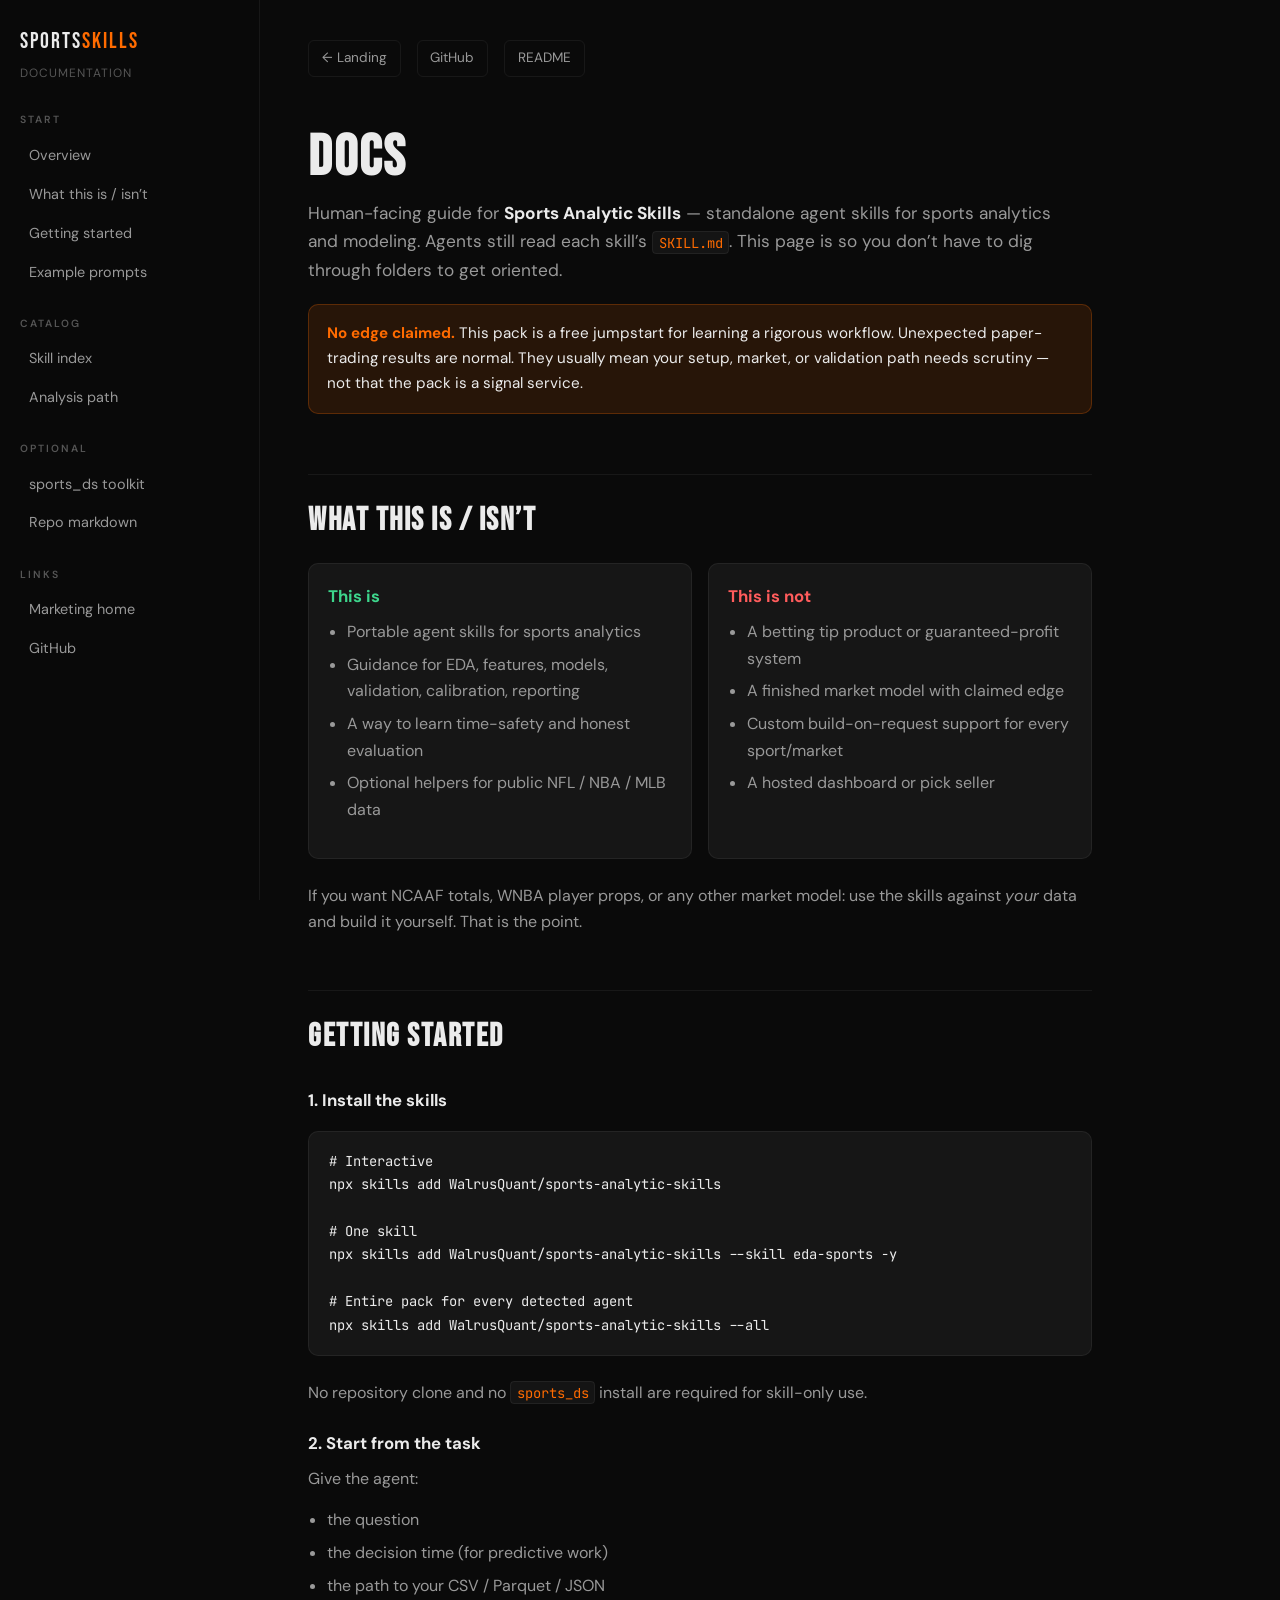
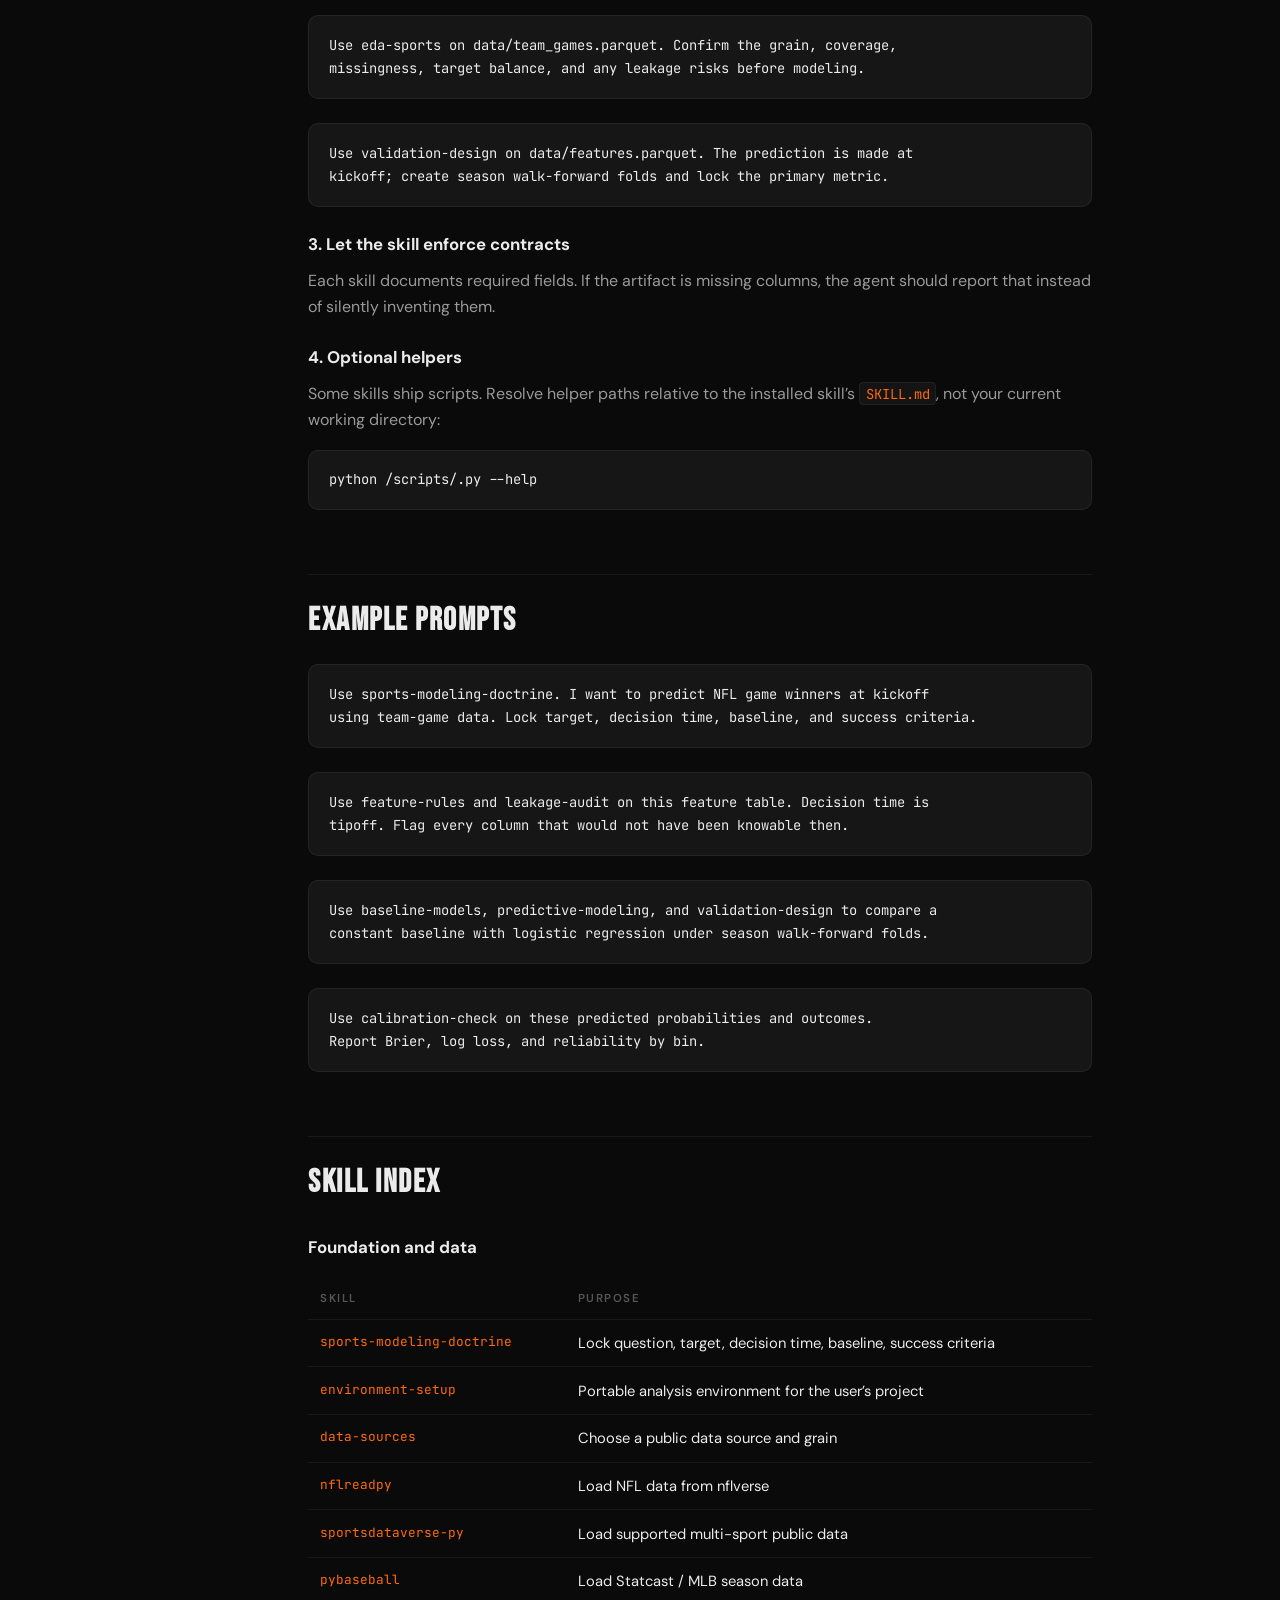
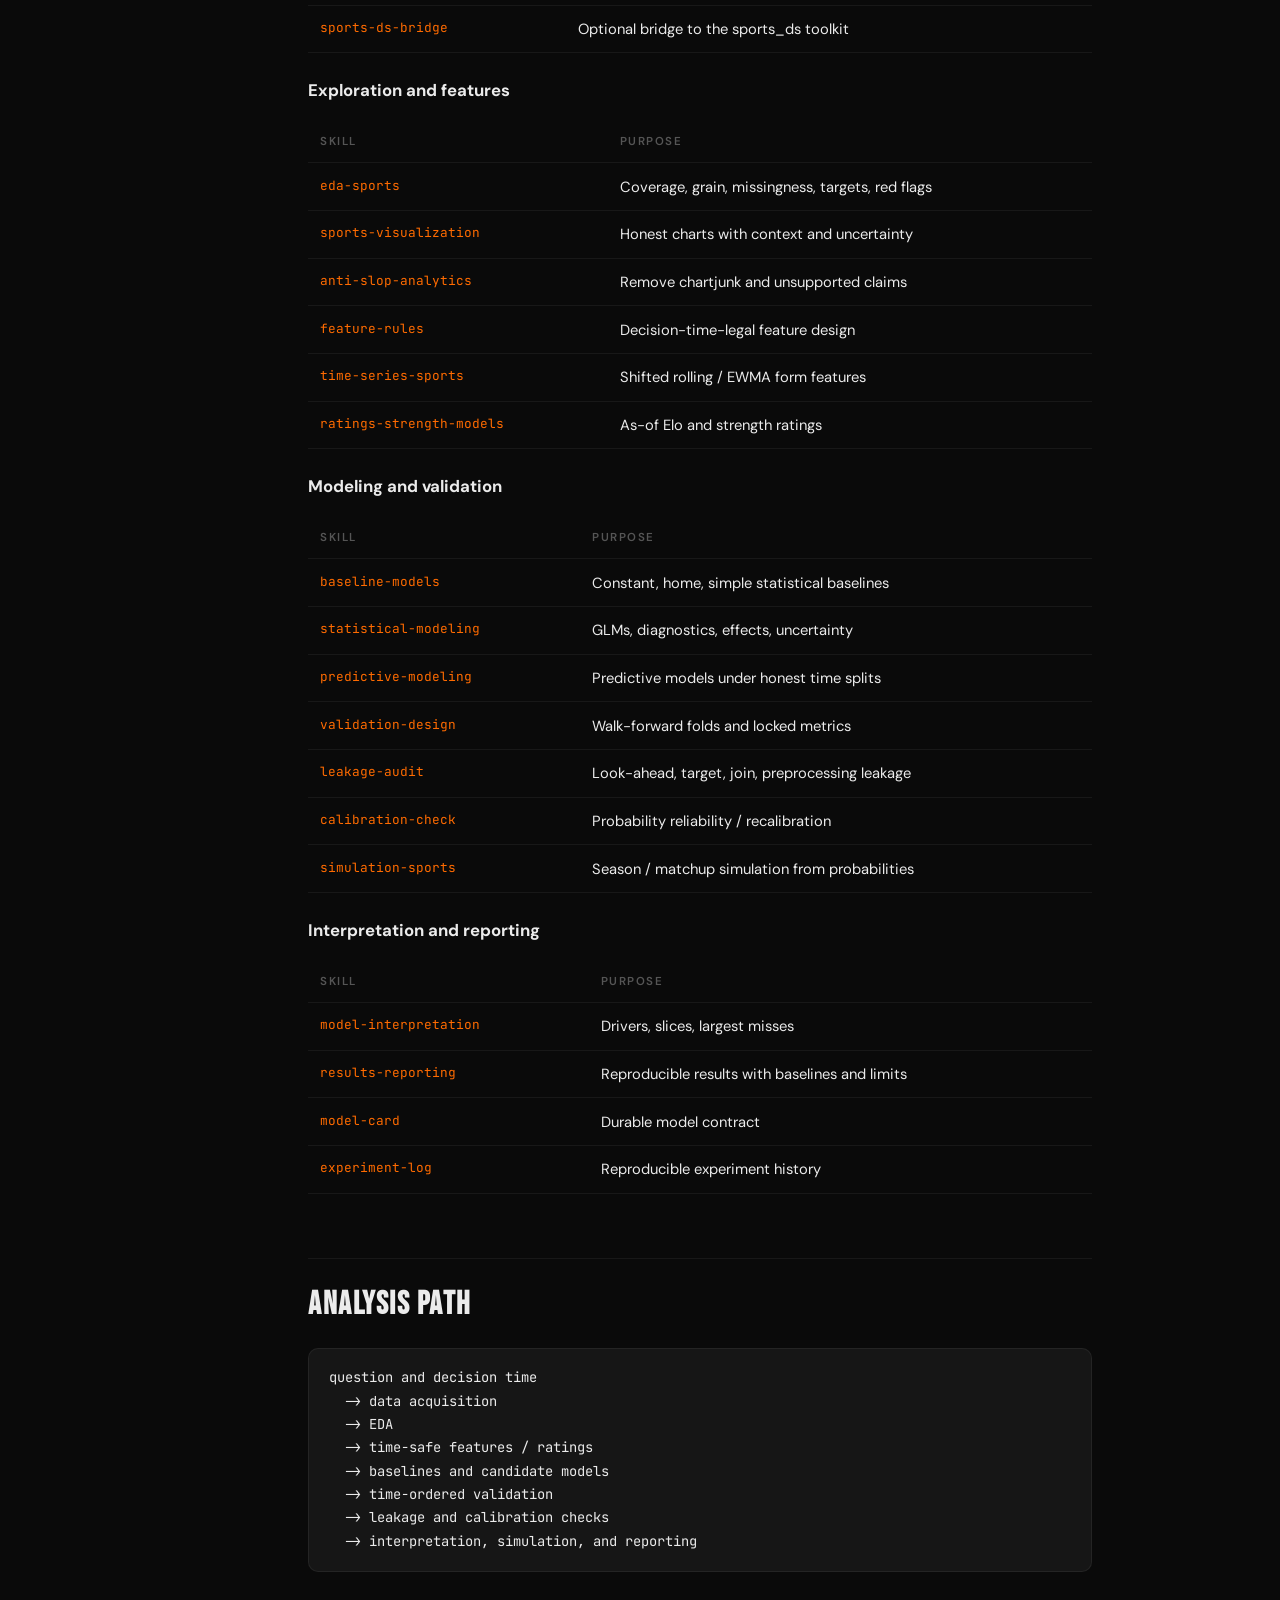
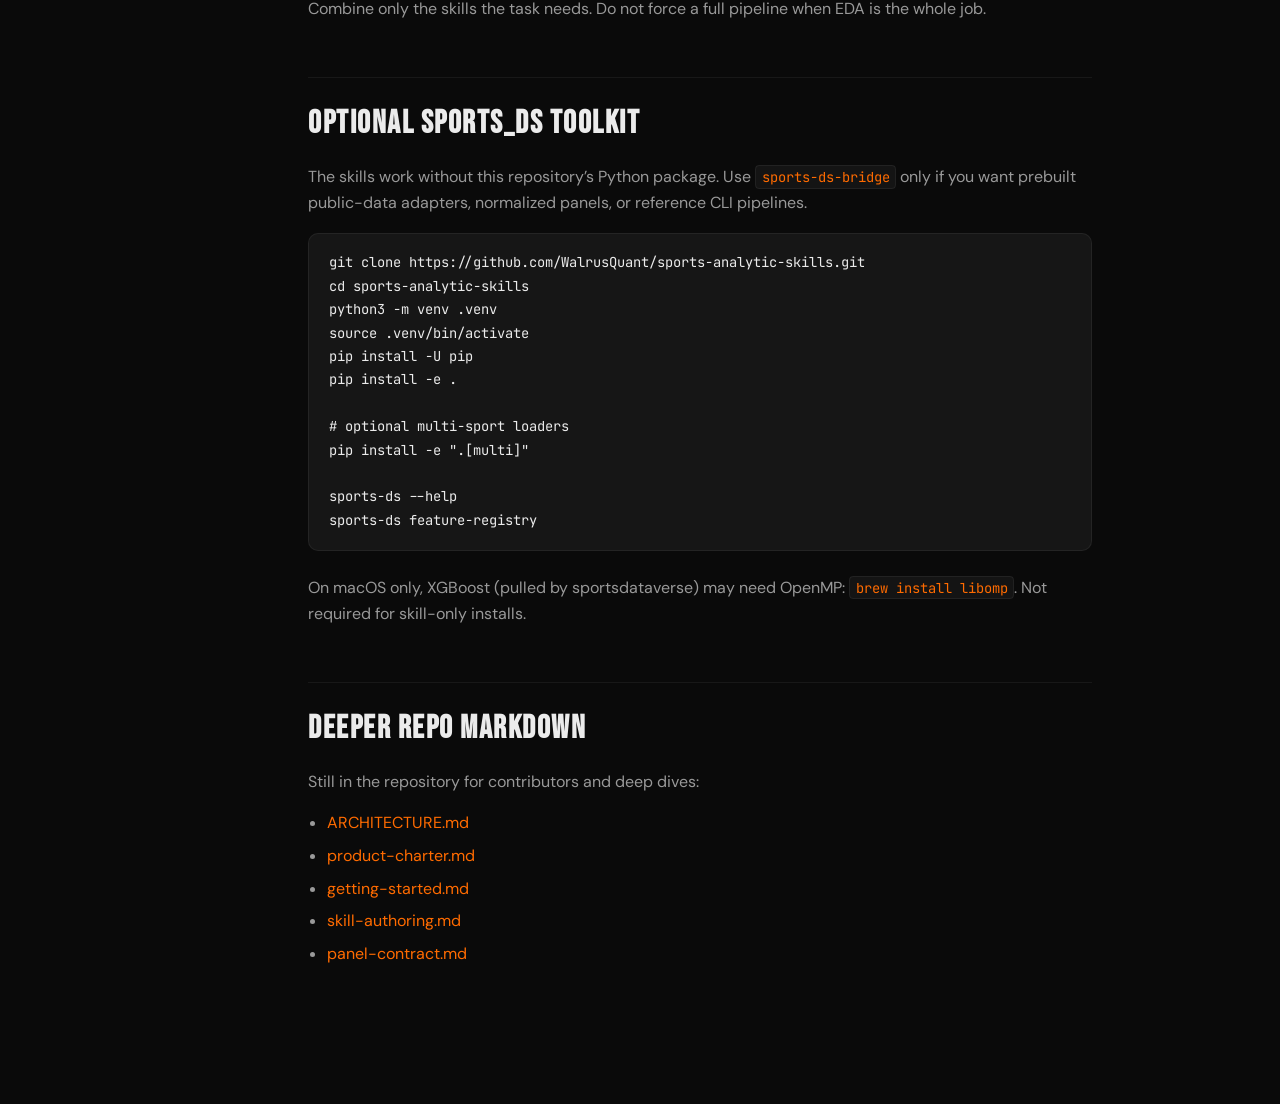
==== docs/docs.html @ 064cb2d3 "feat: add GitHub Pages marketing site and docs Landing page and human docs for the skill pack, match" ====
<!DOCTYPE html>
<html lang="en">
<head>
  <meta charset="UTF-8">
  <meta name="viewport" content="width=device-width, initial-scale=1.0">
  <title>Docs — Sports Analytic Skills</title>
  <meta name="description" content="Getting started, boundaries, skill catalog, and optional toolkit notes for Sports Analytic Skills.">
  <link rel="preconnect" href="https://fonts.googleapis.com">
  <link rel="preconnect" href="https://fonts.gstatic.com" crossorigin>
  <link href="https://fonts.googleapis.com/css2?family=Bebas+Neue&family=DM+Sans:ital,opsz,wght@0,9..40,400;0,9..40,500;0,9..40,600;0,9..40,700;1,9..40,400&family=JetBrains+Mono:wght@400;500&display=swap" rel="stylesheet">
  <style>
    *, *::before, *::after { margin: 0; padding: 0; box-sizing: border-box; }
    :root {
      --bg: #0a0a0a;
      --surface: #111;
      --card: #161616;
      --card-border: rgba(255,255,255,0.06);
      --accent: #FF6B00;
      --accent-dim: rgba(255,107,0,0.12);
      --text: #EBEBEB;
      --text-mid: #999;
      --text-dim: #555;
      --good: #3dd68c;
      --display: 'Bebas Neue', sans-serif;
      --body: 'DM Sans', sans-serif;
      --mono: 'JetBrains Mono', monospace;
    }
    html { scroll-behavior: smooth; }
    body {
      background: var(--bg);
      color: var(--text);
      font-family: var(--body);
      line-height: 1.65;
      -webkit-font-smoothing: antialiased;
    }
    a { color: var(--accent); text-decoration: none; }
    a:hover { color: #ff8533; }
    code, pre {
      font-family: var(--mono);
      font-size: 0.86rem;
    }
    code {
      background: rgba(255,255,255,0.04);
      border: 1px solid var(--card-border);
      padding: 0.1rem 0.35rem;
      border-radius: 4px;
      color: var(--accent);
    }
    pre {
      background: var(--card);
      border: 1px solid var(--card-border);
      border-radius: 10px;
      padding: 1.1rem 1.25rem;
      overflow-x: auto;
      color: var(--text);
      line-height: 1.7;
      margin: 1rem 0 1.5rem;
    }
    pre code {
      background: none;
      border: none;
      padding: 0;
      color: inherit;
    }

    .layout {
      display: grid;
      grid-template-columns: 260px 1fr;
      min-height: 100vh;
    }
    aside {
      position: sticky;
      top: 0;
      height: 100vh;
      overflow-y: auto;
      border-right: 1px solid var(--card-border);
      background: rgba(10,10,10,0.98);
      padding: 1.5rem 1.25rem 2rem;
    }
    .brand {
      font-family: var(--display);
      letter-spacing: 2px;
      font-size: 1.35rem;
      margin-bottom: 0.25rem;
    }
    .brand span { color: var(--accent); }
    .brand-sub {
      color: var(--text-dim);
      font-size: 0.75rem;
      letter-spacing: 1px;
      text-transform: uppercase;
      margin-bottom: 1.75rem;
    }
    .nav-group { margin-bottom: 1.5rem; }
    .nav-label {
      font-size: 0.65rem;
      text-transform: uppercase;
      letter-spacing: 2px;
      color: var(--text-dim);
      margin-bottom: 0.55rem;
      font-weight: 600;
    }
    aside a {
      display: block;
      color: var(--text-mid);
      font-size: 0.9rem;
      padding: 0.4rem 0.55rem;
      border-radius: 6px;
      margin-bottom: 0.15rem;
    }
    aside a:hover, aside a.active {
      color: var(--text);
      background: rgba(255,255,255,0.04);
    }

    main { padding: 2.5rem 3rem 5rem; max-width: 880px; }
    .top-links {
      display: flex;
      gap: 1rem;
      margin-bottom: 2rem;
      flex-wrap: wrap;
    }
    .top-links a {
      font-size: 0.85rem;
      color: var(--text-mid);
      border: 1px solid var(--card-border);
      padding: 0.4rem 0.8rem;
      border-radius: 6px;
    }
    .top-links a:hover {
      color: var(--text);
      border-color: rgba(255,255,255,0.18);
    }

    section { padding: 1.25rem 0 2.5rem; border-bottom: 1px solid var(--card-border); }
    section:last-of-type { border-bottom: none; }
    h1 {
      font-family: var(--display);
      font-size: clamp(2.6rem, 5vw, 3.6rem);
      letter-spacing: 2px;
      line-height: 1;
      margin-bottom: 0.75rem;
    }
    h2 {
      font-family: var(--display);
      font-size: 2rem;
      letter-spacing: 1.5px;
      margin: 0 0 0.85rem;
    }
    h3 {
      font-size: 1.05rem;
      margin: 1.5rem 0 0.55rem;
    }
    p, li { color: var(--text-mid); }
    p { margin-bottom: 0.9rem; }
    ul, ol { padding-left: 1.2rem; margin: 0.5rem 0 1rem; }
    li { margin-bottom: 0.4rem; }
    .lead { font-size: 1.08rem; color: var(--text-mid); max-width: 62ch; }

    .callout {
      border: 1px solid rgba(255,107,0,0.25);
      background: var(--accent-dim);
      border-radius: 10px;
      padding: 1rem 1.15rem;
      margin: 1.25rem 0;
      color: var(--text);
      font-size: 0.95rem;
    }
    .callout strong { color: var(--accent); }

    table {
      width: 100%;
      border-collapse: collapse;
      margin: 1rem 0 1.5rem;
      font-size: 0.92rem;
    }
    th, td {
      text-align: left;
      padding: 0.7rem 0.75rem;
      border-bottom: 1px solid var(--card-border);
      vertical-align: top;
    }
    th {
      color: var(--text-dim);
      font-size: 0.72rem;
      text-transform: uppercase;
      letter-spacing: 1.5px;
      font-weight: 600;
    }
    td:first-child {
      font-family: var(--mono);
      font-size: 0.8rem;
      color: var(--accent);
      white-space: nowrap;
    }

    .grid-2 {
      display: grid;
      grid-template-columns: 1fr 1fr;
      gap: 1rem;
      margin: 1rem 0 1.5rem;
    }
    .card {
      background: var(--card);
      border: 1px solid var(--card-border);
      border-radius: 10px;
      padding: 1.15rem 1.2rem;
    }
    .card h3 { margin-top: 0; }
    .yes { color: var(--good); }
    .no { color: #ff5c5c; }

    @media (max-width: 900px) {
      .layout { grid-template-columns: 1fr; }
      aside {
        position: relative;
        height: auto;
        border-right: none;
        border-bottom: 1px solid var(--card-border);
      }
      main { padding: 1.5rem 1.15rem 3rem; }
      .grid-2 { grid-template-columns: 1fr; }
      td:first-child { white-space: normal; }
    }
  </style>
</head>
<body>
  <div class="layout">
    <aside>
      <div class="brand">SPORTS<span>SKILLS</span></div>
      <div class="brand-sub">Documentation</div>

      <div class="nav-group">
        <div class="nav-label">Start</div>
        <a href="#overview">Overview</a>
        <a href="#boundary">What this is / isn’t</a>
        <a href="#getting-started">Getting started</a>
        <a href="#prompts">Example prompts</a>
      </div>
      <div class="nav-group">
        <div class="nav-label">Catalog</div>
        <a href="#skills">Skill index</a>
        <a href="#path">Analysis path</a>
      </div>
      <div class="nav-group">
        <div class="nav-label">Optional</div>
        <a href="#sports-ds">sports_ds toolkit</a>
        <a href="#repo-docs">Repo markdown</a>
      </div>
      <div class="nav-group">
        <div class="nav-label">Links</div>
        <a href="index.html">Marketing home</a>
        <a href="https://github.com/WalrusQuant/sports-analytic-skills" target="_blank" rel="noopener">GitHub</a>
      </div>
    </aside>

    <main>
      <div class="top-links">
        <a href="index.html">← Landing</a>
        <a href="https://github.com/WalrusQuant/sports-analytic-skills" target="_blank" rel="noopener">GitHub</a>
        <a href="https://github.com/WalrusQuant/sports-analytic-skills/blob/main/README.md" target="_blank" rel="noopener">README</a>
      </div>

      <section id="overview">
        <h1>Docs</h1>
        <p class="lead">
          Human-facing guide for <strong style="color:var(--text)">Sports Analytic Skills</strong> —
          standalone agent skills for sports analytics and modeling.
          Agents still read each skill’s <code>SKILL.md</code>. This page is so you don’t have to dig through folders to get oriented.
        </p>
        <div class="callout">
          <strong>No edge claimed.</strong>
          This pack is a free jumpstart for learning a rigorous workflow.
          Unexpected paper-trading results are normal. They usually mean your setup, market, or validation path needs scrutiny — not that the pack is a signal service.
        </div>
      </section>

      <section id="boundary">
        <h2>What this is / isn’t</h2>
        <div class="grid-2">
          <div class="card">
            <h3 class="yes">This is</h3>
            <ul>
              <li>Portable agent skills for sports analytics</li>
              <li>Guidance for EDA, features, models, validation, calibration, reporting</li>
              <li>A way to learn time-safety and honest evaluation</li>
              <li>Optional helpers for public NFL / NBA / MLB data</li>
            </ul>
          </div>
          <div class="card">
            <h3 class="no">This is not</h3>
            <ul>
              <li>A betting tip product or guaranteed-profit system</li>
              <li>A finished market model with claimed edge</li>
              <li>Custom build-on-request support for every sport/market</li>
              <li>A hosted dashboard or pick seller</li>
            </ul>
          </div>
        </div>
        <p>
          If you want NCAAF totals, WNBA player props, or any other market model:
          use the skills against <em>your</em> data and build it yourself.
          That is the point.
        </p>
      </section>

      <section id="getting-started">
        <h2>Getting started</h2>
        <h3>1. Install the skills</h3>
        <pre><code># Interactive
npx skills add WalrusQuant/sports-analytic-skills

# One skill
npx skills add WalrusQuant/sports-analytic-skills --skill eda-sports -y

# Entire pack for every detected agent
npx skills add WalrusQuant/sports-analytic-skills --all</code></pre>
        <p>No repository clone and no <code>sports_ds</code> install are required for skill-only use.</p>

        <h3>2. Start from the task</h3>
        <p>Give the agent:</p>
        <ul>
          <li>the question</li>
          <li>the decision time (for predictive work)</li>
          <li>the path to your CSV / Parquet / JSON</li>
        </ul>
        <pre><code>Use eda-sports on data/team_games.parquet. Confirm the grain, coverage,
missingness, target balance, and any leakage risks before modeling.</code></pre>
        <pre><code>Use validation-design on data/features.parquet. The prediction is made at
kickoff; create season walk-forward folds and lock the primary metric.</code></pre>

        <h3>3. Let the skill enforce contracts</h3>
        <p>
          Each skill documents required fields. If the artifact is missing columns,
          the agent should report that instead of silently inventing them.
        </p>

        <h3>4. Optional helpers</h3>
        <p>
          Some skills ship scripts. Resolve helper paths relative to the installed
          skill’s <code>SKILL.md</code>, not your current working directory:
        </p>
        <pre><code>python <path-to-installed-skill>/scripts/<helper>.py --help</code></pre>
      </section>

      <section id="prompts">
        <h2>Example prompts</h2>
        <pre><code>Use sports-modeling-doctrine. I want to predict NFL game winners at kickoff
using team-game data. Lock target, decision time, baseline, and success criteria.</code></pre>
        <pre><code>Use feature-rules and leakage-audit on this feature table. Decision time is
tipoff. Flag every column that would not have been knowable then.</code></pre>
        <pre><code>Use baseline-models, predictive-modeling, and validation-design to compare a
constant baseline with logistic regression under season walk-forward folds.</code></pre>
        <pre><code>Use calibration-check on these predicted probabilities and outcomes.
Report Brier, log loss, and reliability by bin.</code></pre>
      </section>

      <section id="skills">
        <h2>Skill index</h2>

        <h3>Foundation and data</h3>
        <table>
          <thead><tr><th>Skill</th><th>Purpose</th></tr></thead>
          <tbody>
            <tr><td>sports-modeling-doctrine</td><td>Lock question, target, decision time, baseline, success criteria</td></tr>
            <tr><td>environment-setup</td><td>Portable analysis environment for the user’s project</td></tr>
            <tr><td>data-sources</td><td>Choose a public data source and grain</td></tr>
            <tr><td>nflreadpy</td><td>Load NFL data from nflverse</td></tr>
            <tr><td>sportsdataverse-py</td><td>Load supported multi-sport public data</td></tr>
            <tr><td>pybaseball</td><td>Load Statcast / MLB season data</td></tr>
            <tr><td>sports-ds-bridge</td><td>Optional bridge to the sports_ds toolkit</td></tr>
          </tbody>
        </table>

        <h3>Exploration and features</h3>
        <table>
          <thead><tr><th>Skill</th><th>Purpose</th></tr></thead>
          <tbody>
            <tr><td>eda-sports</td><td>Coverage, grain, missingness, targets, red flags</td></tr>
            <tr><td>sports-visualization</td><td>Honest charts with context and uncertainty</td></tr>
            <tr><td>anti-slop-analytics</td><td>Remove chartjunk and unsupported claims</td></tr>
            <tr><td>feature-rules</td><td>Decision-time-legal feature design</td></tr>
            <tr><td>time-series-sports</td><td>Shifted rolling / EWMA form features</td></tr>
            <tr><td>ratings-strength-models</td><td>As-of Elo and strength ratings</td></tr>
          </tbody>
        </table>

        <h3>Modeling and validation</h3>
        <table>
          <thead><tr><th>Skill</th><th>Purpose</th></tr></thead>
          <tbody>
            <tr><td>baseline-models</td><td>Constant, home, simple statistical baselines</td></tr>
            <tr><td>statistical-modeling</td><td>GLMs, diagnostics, effects, uncertainty</td></tr>
            <tr><td>predictive-modeling</td><td>Predictive models under honest time splits</td></tr>
            <tr><td>validation-design</td><td>Walk-forward folds and locked metrics</td></tr>
            <tr><td>leakage-audit</td><td>Look-ahead, target, join, preprocessing leakage</td></tr>
            <tr><td>calibration-check</td><td>Probability reliability / recalibration</td></tr>
            <tr><td>simulation-sports</td><td>Season / matchup simulation from probabilities</td></tr>
          </tbody>
        </table>

        <h3>Interpretation and reporting</h3>
        <table>
          <thead><tr><th>Skill</th><th>Purpose</th></tr></thead>
          <tbody>
            <tr><td>model-interpretation</td><td>Drivers, slices, largest misses</td></tr>
            <tr><td>results-reporting</td><td>Reproducible results with baselines and limits</td></tr>
            <tr><td>model-card</td><td>Durable model contract</td></tr>
            <tr><td>experiment-log</td><td>Reproducible experiment history</td></tr>
          </tbody>
        </table>
      </section>

      <section id="path">
        <h2>Analysis path</h2>
        <pre><code>question and decision time
  -> data acquisition
  -> EDA
  -> time-safe features / ratings
  -> baselines and candidate models
  -> time-ordered validation
  -> leakage and calibration checks
  -> interpretation, simulation, and reporting</code></pre>
        <p>Combine only the skills the task needs. Do not force a full pipeline when EDA is the whole job.</p>
      </section>

      <section id="sports-ds">
        <h2>Optional sports_ds toolkit</h2>
        <p>
          The skills work without this repository’s Python package.
          Use <code>sports-ds-bridge</code> only if you want prebuilt public-data adapters,
          normalized panels, or reference CLI pipelines.
        </p>
        <pre><code>git clone https://github.com/WalrusQuant/sports-analytic-skills.git
cd sports-analytic-skills
python3 -m venv .venv
source .venv/bin/activate
pip install -U pip
pip install -e .

# optional multi-sport loaders
pip install -e ".[multi]"

sports-ds --help
sports-ds feature-registry</code></pre>
        <p>
          On macOS only, XGBoost (pulled by sportsdataverse) may need OpenMP:
          <code>brew install libomp</code>. Not required for skill-only installs.
        </p>
      </section>

      <section id="repo-docs">
        <h2>Deeper repo markdown</h2>
        <p>Still in the repository for contributors and deep dives:</p>
        <ul>
          <li><a href="https://github.com/WalrusQuant/sports-analytic-skills/blob/main/ARCHITECTURE.md" target="_blank" rel="noopener">ARCHITECTURE.md</a></li>
          <li><a href="https://github.com/WalrusQuant/sports-analytic-skills/blob/main/docs/product-charter.md" target="_blank" rel="noopener">product-charter.md</a></li>
          <li><a href="https://github.com/WalrusQuant/sports-analytic-skills/blob/main/docs/getting-started.md" target="_blank" rel="noopener">getting-started.md</a></li>
          <li><a href="https://github.com/WalrusQuant/sports-analytic-skills/blob/main/docs/skill-authoring.md" target="_blank" rel="noopener">skill-authoring.md</a></li>
          <li><a href="https://github.com/WalrusQuant/sports-analytic-skills/blob/main/docs/panel-contract.md" target="_blank" rel="noopener">panel-contract.md</a></li>
        </ul>
      </section>
    </main>
  </div>
</body>
</html>
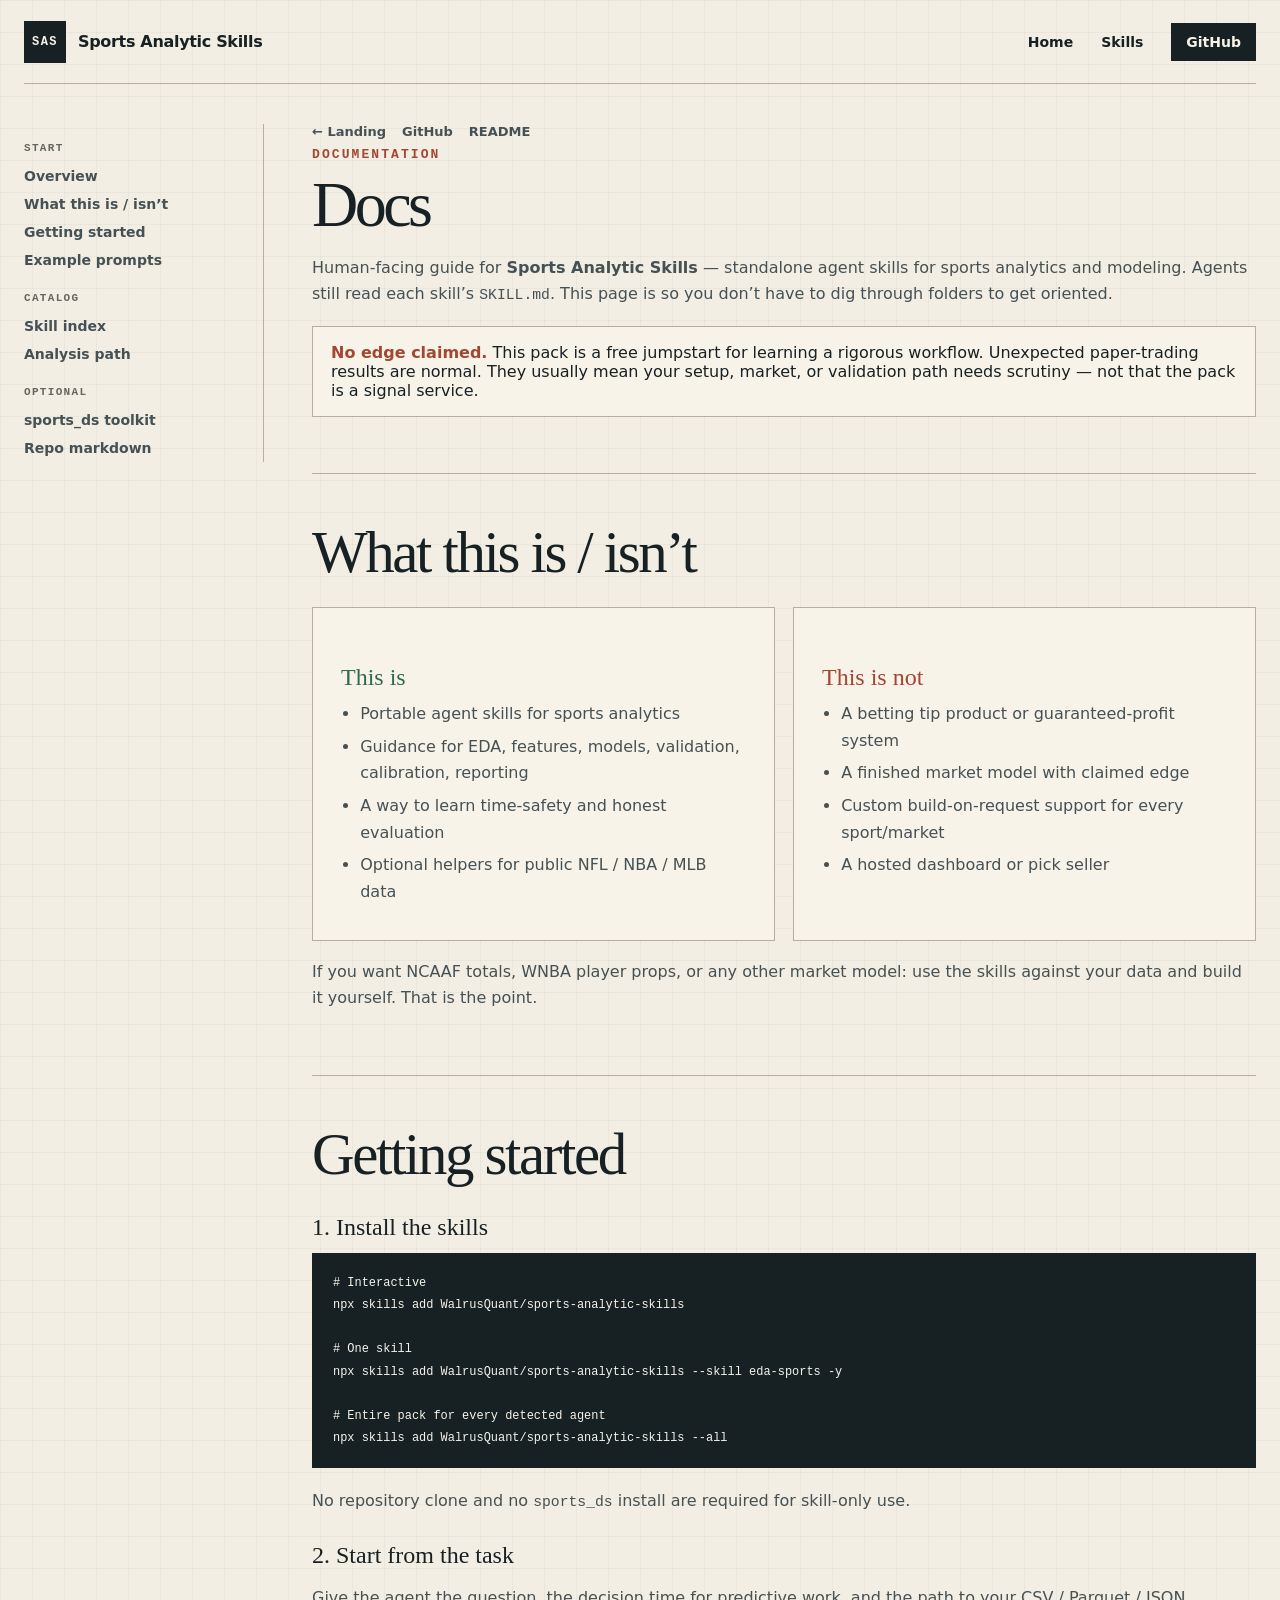
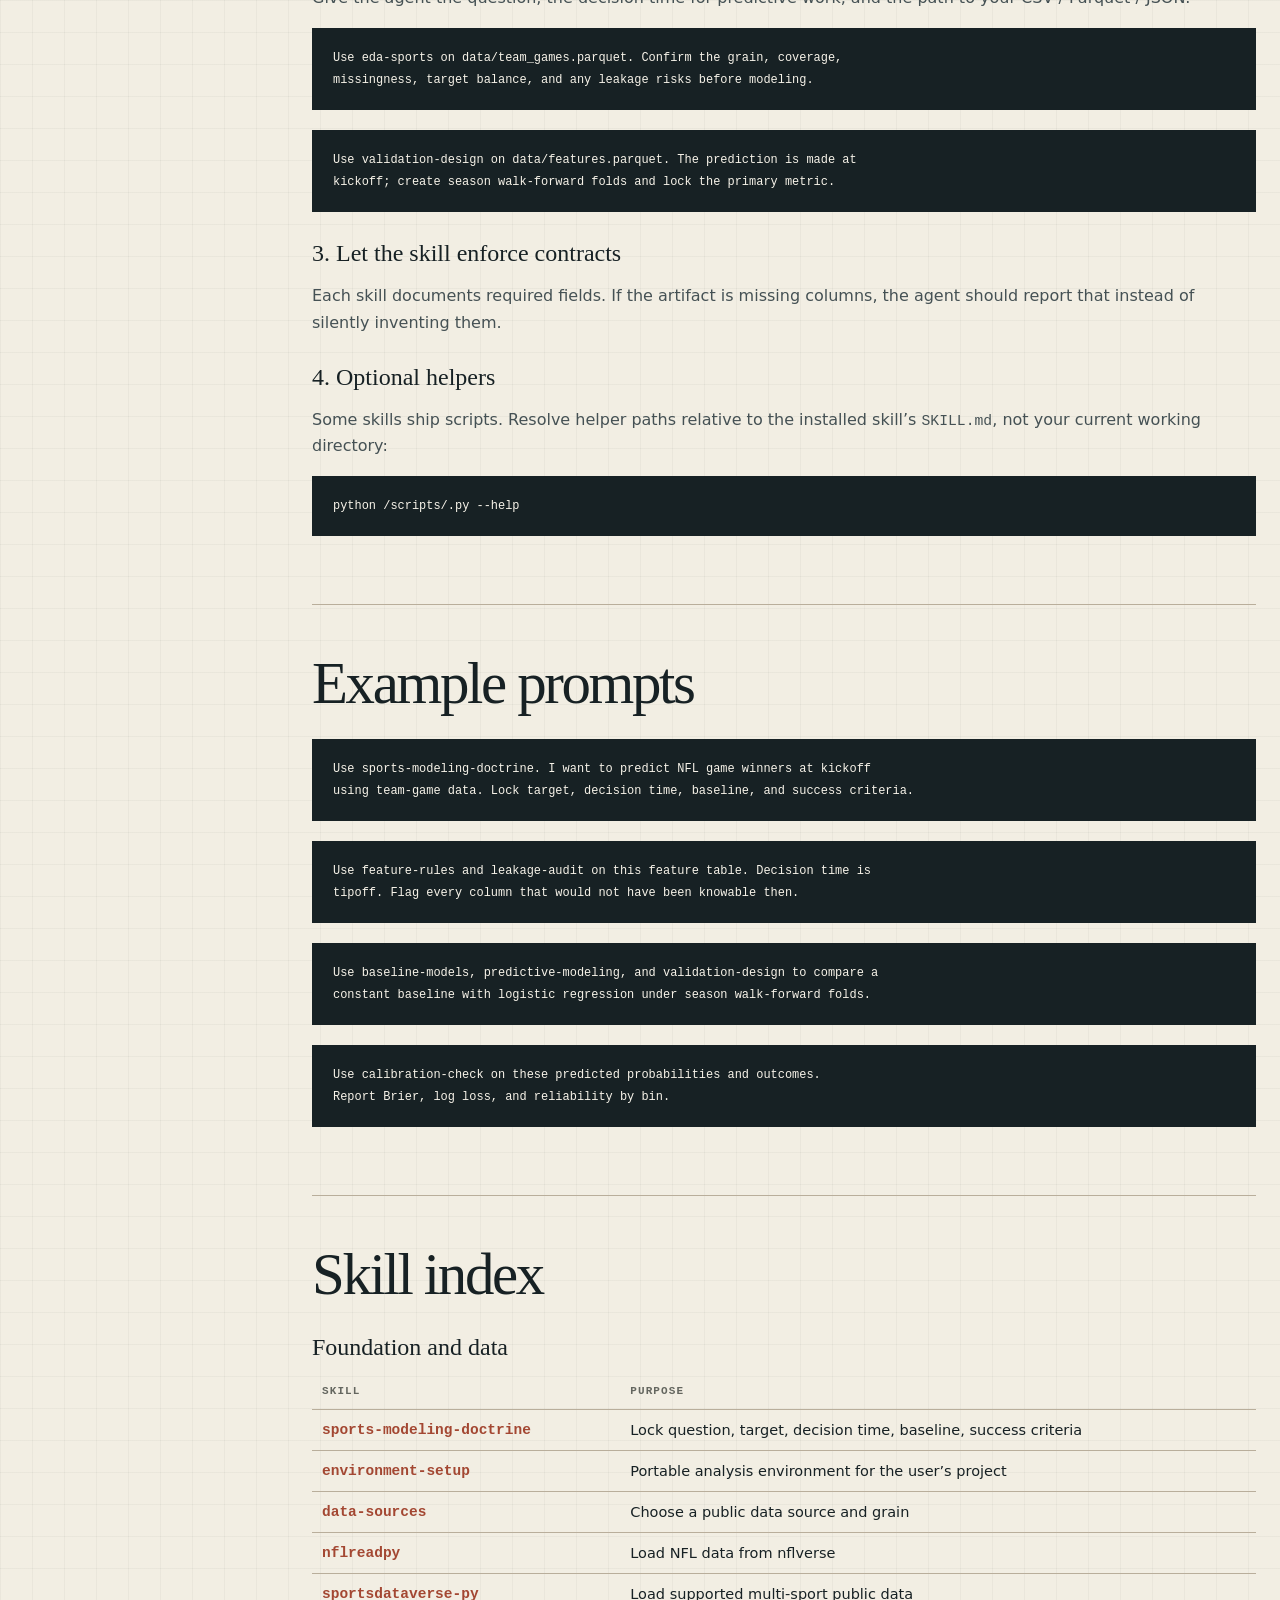
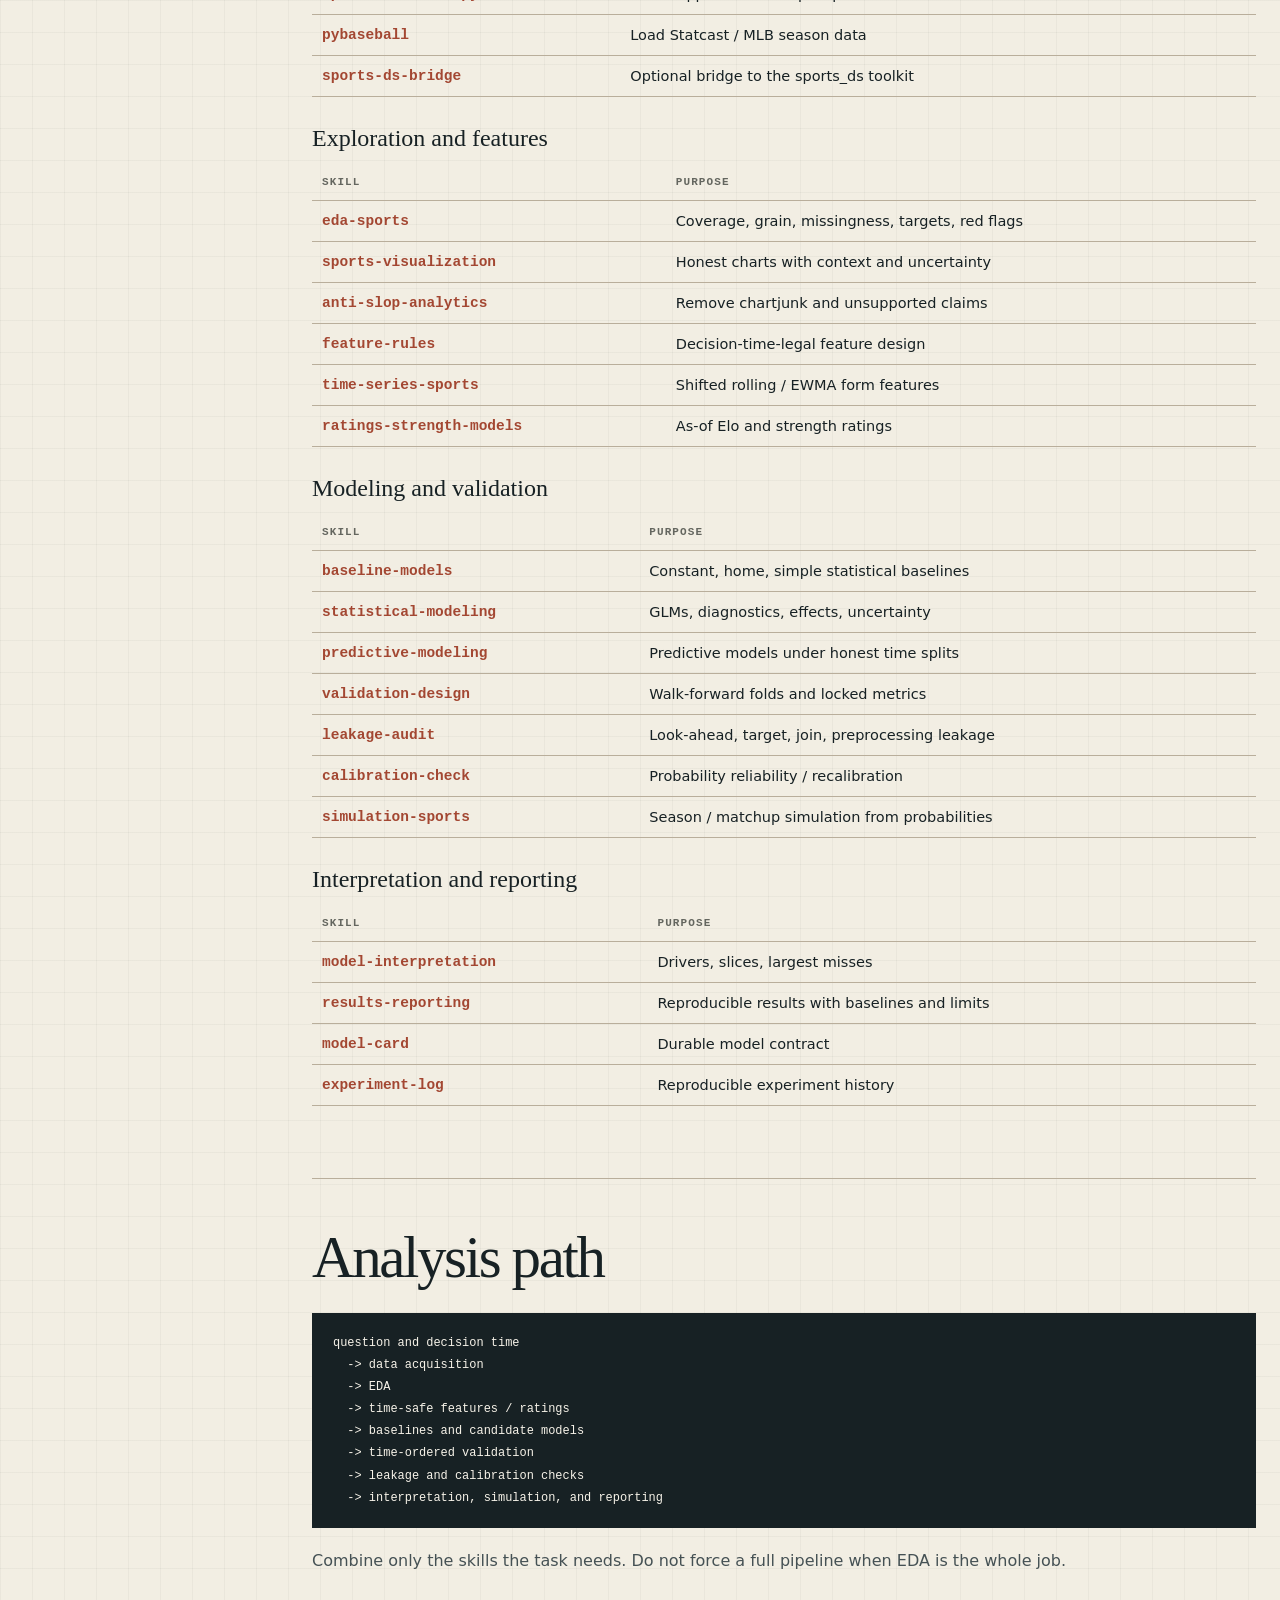
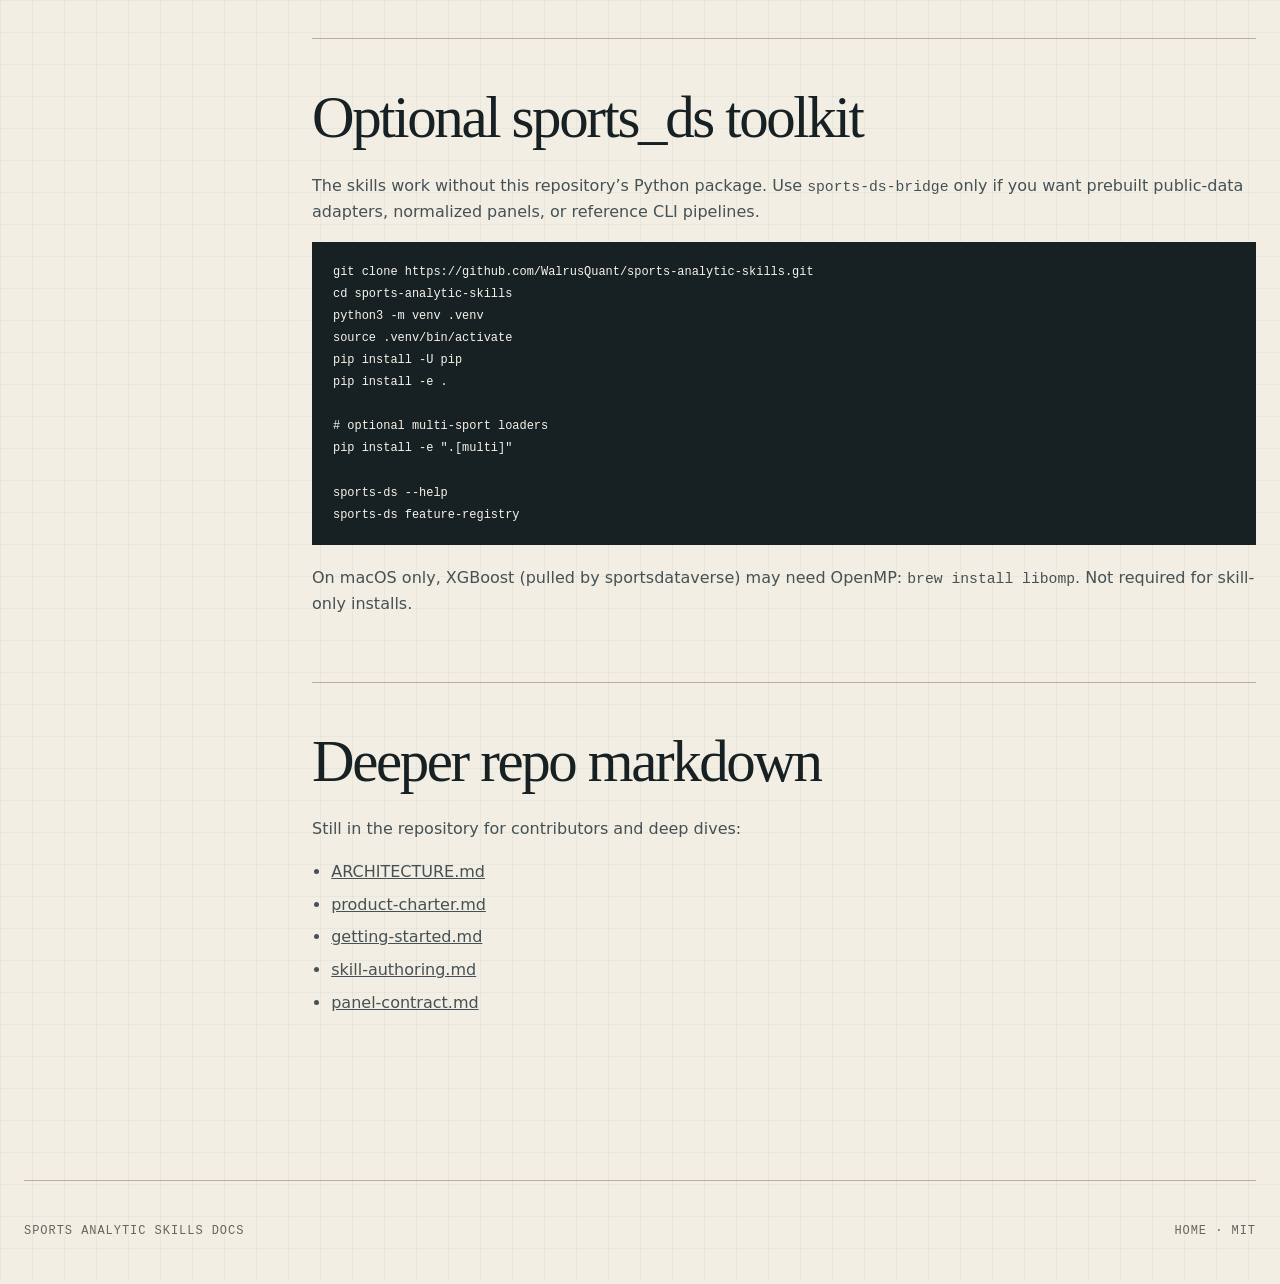
==== commit 63a8394b: "style: restyle Pages site to match research landing pattern Drop sports-leader orange/Bebas look. Us" ====
--- a/docs/docs.html
+++ b/docs/docs.html
@@ -1,313 +1,230 @@
-<!DOCTYPE html>
+<!doctype html>
 <html lang="en">
-<head>
-  <meta charset="UTF-8">
-  <meta name="viewport" content="width=device-width, initial-scale=1.0">
-  <title>Docs — Sports Analytic Skills</title>
-  <meta name="description" content="Getting started, boundaries, skill catalog, and optional toolkit notes for Sports Analytic Skills.">
-  <link rel="preconnect" href="https://fonts.googleapis.com">
-  <link rel="preconnect" href="https://fonts.gstatic.com" crossorigin>
-  <link href="https://fonts.googleapis.com/css2?family=Bebas+Neue&family=DM+Sans:ital,opsz,wght@0,9..40,400;0,9..40,500;0,9..40,600;0,9..40,700;1,9..40,400&family=JetBrains+Mono:wght@400;500&display=swap" rel="stylesheet">
-  <style>
-    *, *::before, *::after { margin: 0; padding: 0; box-sizing: border-box; }
-    :root {
-      --bg: #0a0a0a;
-      --surface: #111;
-      --card: #161616;
-      --card-border: rgba(255,255,255,0.06);
-      --accent: #FF6B00;
-      --accent-dim: rgba(255,107,0,0.12);
-      --text: #EBEBEB;
-      --text-mid: #999;
-      --text-dim: #555;
-      --good: #3dd68c;
-      --display: 'Bebas Neue', sans-serif;
-      --body: 'DM Sans', sans-serif;
-      --mono: 'JetBrains Mono', monospace;
-    }
-    html { scroll-behavior: smooth; }
-    body {
-      background: var(--bg);
-      color: var(--text);
-      font-family: var(--body);
-      line-height: 1.65;
-      -webkit-font-smoothing: antialiased;
-    }
-    a { color: var(--accent); text-decoration: none; }
-    a:hover { color: #ff8533; }
-    code, pre {
-      font-family: var(--mono);
-      font-size: 0.86rem;
-    }
-    code {
-      background: rgba(255,255,255,0.04);
-      border: 1px solid var(--card-border);
-      padding: 0.1rem 0.35rem;
-      border-radius: 4px;
-      color: var(--accent);
-    }
-    pre {
-      background: var(--card);
-      border: 1px solid var(--card-border);
-      border-radius: 10px;
-      padding: 1.1rem 1.25rem;
-      overflow-x: auto;
-      color: var(--text);
-      line-height: 1.7;
-      margin: 1rem 0 1.5rem;
-    }
-    pre code {
-      background: none;
-      border: none;
-      padding: 0;
-      color: inherit;
-    }
-
-    .layout {
-      display: grid;
-      grid-template-columns: 260px 1fr;
-      min-height: 100vh;
-    }
-    aside {
-      position: sticky;
-      top: 0;
-      height: 100vh;
-      overflow-y: auto;
-      border-right: 1px solid var(--card-border);
-      background: rgba(10,10,10,0.98);
-      padding: 1.5rem 1.25rem 2rem;
-    }
-    .brand {
-      font-family: var(--display);
-      letter-spacing: 2px;
-      font-size: 1.35rem;
-      margin-bottom: 0.25rem;
-    }
-    .brand span { color: var(--accent); }
-    .brand-sub {
-      color: var(--text-dim);
-      font-size: 0.75rem;
-      letter-spacing: 1px;
-      text-transform: uppercase;
-      margin-bottom: 1.75rem;
-    }
-    .nav-group { margin-bottom: 1.5rem; }
-    .nav-label {
-      font-size: 0.65rem;
-      text-transform: uppercase;
-      letter-spacing: 2px;
-      color: var(--text-dim);
-      margin-bottom: 0.55rem;
-      font-weight: 600;
-    }
-    aside a {
-      display: block;
-      color: var(--text-mid);
-      font-size: 0.9rem;
-      padding: 0.4rem 0.55rem;
-      border-radius: 6px;
-      margin-bottom: 0.15rem;
-    }
-    aside a:hover, aside a.active {
-      color: var(--text);
-      background: rgba(255,255,255,0.04);
-    }
-
-    main { padding: 2.5rem 3rem 5rem; max-width: 880px; }
-    .top-links {
-      display: flex;
-      gap: 1rem;
-      margin-bottom: 2rem;
-      flex-wrap: wrap;
-    }
-    .top-links a {
-      font-size: 0.85rem;
-      color: var(--text-mid);
-      border: 1px solid var(--card-border);
-      padding: 0.4rem 0.8rem;
-      border-radius: 6px;
-    }
-    .top-links a:hover {
-      color: var(--text);
-      border-color: rgba(255,255,255,0.18);
-    }
-
-    section { padding: 1.25rem 0 2.5rem; border-bottom: 1px solid var(--card-border); }
-    section:last-of-type { border-bottom: none; }
-    h1 {
-      font-family: var(--display);
-      font-size: clamp(2.6rem, 5vw, 3.6rem);
-      letter-spacing: 2px;
-      line-height: 1;
-      margin-bottom: 0.75rem;
-    }
-    h2 {
-      font-family: var(--display);
-      font-size: 2rem;
-      letter-spacing: 1.5px;
-      margin: 0 0 0.85rem;
-    }
-    h3 {
-      font-size: 1.05rem;
-      margin: 1.5rem 0 0.55rem;
-    }
-    p, li { color: var(--text-mid); }
-    p { margin-bottom: 0.9rem; }
-    ul, ol { padding-left: 1.2rem; margin: 0.5rem 0 1rem; }
-    li { margin-bottom: 0.4rem; }
-    .lead { font-size: 1.08rem; color: var(--text-mid); max-width: 62ch; }
-
-    .callout {
-      border: 1px solid rgba(255,107,0,0.25);
-      background: var(--accent-dim);
-      border-radius: 10px;
-      padding: 1rem 1.15rem;
-      margin: 1.25rem 0;
-      color: var(--text);
-      font-size: 0.95rem;
-    }
-    .callout strong { color: var(--accent); }
-
-    table {
-      width: 100%;
-      border-collapse: collapse;
-      margin: 1rem 0 1.5rem;
-      font-size: 0.92rem;
-    }
-    th, td {
-      text-align: left;
-      padding: 0.7rem 0.75rem;
-      border-bottom: 1px solid var(--card-border);
-      vertical-align: top;
-    }
-    th {
-      color: var(--text-dim);
-      font-size: 0.72rem;
-      text-transform: uppercase;
-      letter-spacing: 1.5px;
-      font-weight: 600;
-    }
-    td:first-child {
-      font-family: var(--mono);
-      font-size: 0.8rem;
-      color: var(--accent);
-      white-space: nowrap;
-    }
-
-    .grid-2 {
-      display: grid;
-      grid-template-columns: 1fr 1fr;
-      gap: 1rem;
-      margin: 1rem 0 1.5rem;
-    }
-    .card {
-      background: var(--card);
-      border: 1px solid var(--card-border);
-      border-radius: 10px;
-      padding: 1.15rem 1.2rem;
-    }
-    .card h3 { margin-top: 0; }
-    .yes { color: var(--good); }
-    .no { color: #ff5c5c; }
-
-    @media (max-width: 900px) {
-      .layout { grid-template-columns: 1fr; }
-      aside {
-        position: relative;
-        height: auto;
-        border-right: none;
-        border-bottom: 1px solid var(--card-border);
-      }
-      main { padding: 1.5rem 1.15rem 3rem; }
-      .grid-2 { grid-template-columns: 1fr; }
-      td:first-child { white-space: normal; }
-    }
-  </style>
-</head>
-<body>
-  <div class="layout">
-    <aside>
-      <div class="brand">SPORTS<span>SKILLS</span></div>
-      <div class="brand-sub">Documentation</div>
-
-      <div class="nav-group">
+  <head>
+    <meta charset="UTF-8" />
+    <meta name="viewport" content="width=device-width, initial-scale=1.0" />
+    <meta name="theme-color" content="#f2eee3" />
+    <title>Docs — Sports Analytic Skills</title>
+    <meta name="description" content="Getting started, boundaries, skill catalog, and optional toolkit notes for Sports Analytic Skills." />
+    <link rel="stylesheet" href="styles.css" />
+    <style>
+      .docs-layout {
+        width: min(1420px, calc(100% - 48px));
+        margin: 0 auto;
+        display: grid;
+        grid-template-columns: 240px 1fr;
+        gap: 48px;
+        padding: 40px 0 100px;
+      }
+      .docs-nav {
+        position: sticky;
+        top: 24px;
+        align-self: start;
+        border-right: 1px solid #b9ae9b;
+        padding-right: 20px;
+      }
+      .docs-nav .nav-label {
+        font-family: ui-monospace, SFMono-Regular, Menlo, monospace;
+        font-size: 11px;
+        font-weight: 800;
+        letter-spacing: .12em;
+        text-transform: uppercase;
+        color: #64665f;
+        margin: 18px 0 8px;
+      }
+      .docs-nav a {
+        display: block;
+        text-decoration: none;
+        font-size: 14px;
+        font-weight: 600;
+        color: #455154;
+        padding: 6px 0;
+      }
+      .docs-nav a:hover { color: #a34732; }
+      .docs-main { min-width: 0; }
+      .docs-main section {
+        width: auto;
+        margin: 0;
+        padding: 0 0 48px;
+        border-bottom: 1px solid #b9ae9b;
+        margin-bottom: 48px;
+      }
+      .docs-main section:last-child { border-bottom: 0; margin-bottom: 0; }
+      .docs-main h1 {
+        text-align: left;
+        margin: 12px 0 18px;
+        font-size: clamp(40px, 5vw, 64px);
+      }
+      .docs-main h2 {
+        margin-top: 0;
+      }
+      .docs-main h3 {
+        margin: 28px 0 10px;
+        font-family: Georgia, "Times New Roman", serif;
+        font-size: 24px;
+        font-weight: 500;
+      }
+      .docs-main p, .docs-main li {
+        color: #455154;
+        line-height: 1.65;
+      }
+      .docs-main ul { padding-left: 1.2rem; }
+      .docs-main li { margin-bottom: 0.4rem; }
+      .callout {
+        border: 1px solid #b9ae9b;
+        background: #f7f3e9;
+        padding: 16px 18px;
+        margin: 18px 0 8px;
+      }
+      .callout strong { color: #a34732; }
+      table {
+        width: 100%;
+        border-collapse: collapse;
+        margin: 12px 0 24px;
+        font-size: 14.5px;
+      }
+      th, td {
+        text-align: left;
+        padding: 12px 10px;
+        border-bottom: 1px solid #b9ae9b;
+        vertical-align: top;
+      }
+      th {
+        font-family: ui-monospace, SFMono-Regular, Menlo, monospace;
+        font-size: 11px;
+        letter-spacing: .1em;
+        text-transform: uppercase;
+        color: #64665f;
+      }
+      td:first-child {
+        font-family: ui-monospace, SFMono-Regular, Menlo, monospace;
+        color: #a34732;
+        font-weight: 700;
+        white-space: nowrap;
+      }
+      .code-block {
+        margin: 12px 0 20px;
+        padding: 18px 20px;
+        background: #172124;
+        color: #f7f3e9;
+        border: 1px solid #172124;
+        overflow-x: auto;
+        font-family: ui-monospace, SFMono-Regular, Menlo, monospace;
+        font-size: 13px;
+        line-height: 1.7;
+      }
+      .top-links {
+        display: flex;
+        gap: 16px;
+        flex-wrap: wrap;
+        margin-bottom: 8px;
+      }
+      .top-links a {
+        font-size: 13px;
+        font-weight: 700;
+        text-decoration: none;
+        color: #455154;
+      }
+      .top-links a:hover { color: #a34732; }
+      @media (max-width: 900px) {
+        .docs-layout {
+          grid-template-columns: 1fr;
+          width: min(100% - 28px, 1420px);
+          gap: 24px;
+        }
+        .docs-nav {
+          position: relative;
+          top: 0;
+          border-right: 0;
+          border-bottom: 1px solid #b9ae9b;
+          padding: 0 0 16px;
+        }
+        td:first-child { white-space: normal; }
+      }
+    </style>
+  </head>
+  <body>
+    <header class="site-header">
+      <a class="brand" href="index.html" aria-label="Sports Analytic Skills home">
+        <span class="brand-mark">SAS</span>
+        <span>Sports Analytic Skills</span>
+      </a>
+      <nav aria-label="Primary navigation">
+        <a href="index.html">Home</a>
+        <a href="#skills">Skills</a>
+        <a class="button button-small" href="https://github.com/WalrusQuant/sports-analytic-skills">GitHub</a>
+      </nav>
+    </header>
+
+    <div class="docs-layout">
+      <aside class="docs-nav">
         <div class="nav-label">Start</div>
         <a href="#overview">Overview</a>
         <a href="#boundary">What this is / isn’t</a>
         <a href="#getting-started">Getting started</a>
         <a href="#prompts">Example prompts</a>
-      </div>
-      <div class="nav-group">
         <div class="nav-label">Catalog</div>
         <a href="#skills">Skill index</a>
         <a href="#path">Analysis path</a>
-      </div>
-      <div class="nav-group">
         <div class="nav-label">Optional</div>
         <a href="#sports-ds">sports_ds toolkit</a>
         <a href="#repo-docs">Repo markdown</a>
-      </div>
-      <div class="nav-group">
-        <div class="nav-label">Links</div>
-        <a href="index.html">Marketing home</a>
-        <a href="https://github.com/WalrusQuant/sports-analytic-skills" target="_blank" rel="noopener">GitHub</a>
-      </div>
-    </aside>
-
-    <main>
-      <div class="top-links">
-        <a href="index.html">← Landing</a>
-        <a href="https://github.com/WalrusQuant/sports-analytic-skills" target="_blank" rel="noopener">GitHub</a>
-        <a href="https://github.com/WalrusQuant/sports-analytic-skills/blob/main/README.md" target="_blank" rel="noopener">README</a>
-      </div>
-
-      <section id="overview">
-        <h1>Docs</h1>
-        <p class="lead">
-          Human-facing guide for <strong style="color:var(--text)">Sports Analytic Skills</strong> —
-          standalone agent skills for sports analytics and modeling.
-          Agents still read each skill’s <code>SKILL.md</code>. This page is so you don’t have to dig through folders to get oriented.
-        </p>
-        <div class="callout">
-          <strong>No edge claimed.</strong>
-          This pack is a free jumpstart for learning a rigorous workflow.
-          Unexpected paper-trading results are normal. They usually mean your setup, market, or validation path needs scrutiny — not that the pack is a signal service.
+      </aside>
+
+      <main class="docs-main">
+        <div class="top-links">
+          <a href="index.html">← Landing</a>
+          <a href="https://github.com/WalrusQuant/sports-analytic-skills">GitHub</a>
+          <a href="https://github.com/WalrusQuant/sports-analytic-skills/blob/main/README.md">README</a>
         </div>
-      </section>
-
-      <section id="boundary">
-        <h2>What this is / isn’t</h2>
-        <div class="grid-2">
-          <div class="card">
-            <h3 class="yes">This is</h3>
-            <ul>
-              <li>Portable agent skills for sports analytics</li>
-              <li>Guidance for EDA, features, models, validation, calibration, reporting</li>
-              <li>A way to learn time-safety and honest evaluation</li>
-              <li>Optional helpers for public NFL / NBA / MLB data</li>
-            </ul>
+
+        <section id="overview">
+          <div class="eyebrow">DOCUMENTATION</div>
+          <h1>Docs</h1>
+          <p>
+            Human-facing guide for <strong>Sports Analytic Skills</strong> —
+            standalone agent skills for sports analytics and modeling.
+            Agents still read each skill’s <code>SKILL.md</code>. This page is so you don’t have to dig through folders to get oriented.
+          </p>
+          <div class="callout">
+            <strong>No edge claimed.</strong>
+            This pack is a free jumpstart for learning a rigorous workflow.
+            Unexpected paper-trading results are normal. They usually mean your setup, market, or validation path needs scrutiny — not that the pack is a signal service.
           </div>
-          <div class="card">
-            <h3 class="no">This is not</h3>
-            <ul>
-              <li>A betting tip product or guaranteed-profit system</li>
-              <li>A finished market model with claimed edge</li>
-              <li>Custom build-on-request support for every sport/market</li>
-              <li>A hosted dashboard or pick seller</li>
-            </ul>
+        </section>
+
+        <section id="boundary">
+          <h2>What this is / isn’t</h2>
+          <div class="boundary-grid">
+            <article class="yes">
+              <h3>This is</h3>
+              <ul>
+                <li>Portable agent skills for sports analytics</li>
+                <li>Guidance for EDA, features, models, validation, calibration, reporting</li>
+                <li>A way to learn time-safety and honest evaluation</li>
+                <li>Optional helpers for public NFL / NBA / MLB data</li>
+              </ul>
+            </article>
+            <article class="no">
+              <h3>This is not</h3>
+              <ul>
+                <li>A betting tip product or guaranteed-profit system</li>
+                <li>A finished market model with claimed edge</li>
+                <li>Custom build-on-request support for every sport/market</li>
+                <li>A hosted dashboard or pick seller</li>
+              </ul>
+            </article>
           </div>
-        </div>
-        <p>
-          If you want NCAAF totals, WNBA player props, or any other market model:
-          use the skills against <em>your</em> data and build it yourself.
-          That is the point.
-        </p>
-      </section>
-
-      <section id="getting-started">
-        <h2>Getting started</h2>
-        <h3>1. Install the skills</h3>
-        <pre><code># Interactive
+          <p style="margin-top:18px">
+            If you want NCAAF totals, WNBA player props, or any other market model:
+            use the skills against <em>your</em> data and build it yourself. That is the point.
+          </p>
+        </section>
+
+        <section id="getting-started">
+          <h2>Getting started</h2>
+          <h3>1. Install the skills</h3>
+          <pre class="code-block"><code># Interactive
 npx skills add WalrusQuant/sports-analytic-skills
 
 # One skill
@@ -315,105 +232,100 @@
 
 # Entire pack for every detected agent
 npx skills add WalrusQuant/sports-analytic-skills --all</code></pre>
-        <p>No repository clone and no <code>sports_ds</code> install are required for skill-only use.</p>
-
-        <h3>2. Start from the task</h3>
-        <p>Give the agent:</p>
-        <ul>
-          <li>the question</li>
-          <li>the decision time (for predictive work)</li>
-          <li>the path to your CSV / Parquet / JSON</li>
-        </ul>
-        <pre><code>Use eda-sports on data/team_games.parquet. Confirm the grain, coverage,
+          <p>No repository clone and no <code>sports_ds</code> install are required for skill-only use.</p>
+
+          <h3>2. Start from the task</h3>
+          <p>Give the agent the question, the decision time for predictive work, and the path to your CSV / Parquet / JSON.</p>
+          <pre class="code-block"><code>Use eda-sports on data/team_games.parquet. Confirm the grain, coverage,
 missingness, target balance, and any leakage risks before modeling.</code></pre>
-        <pre><code>Use validation-design on data/features.parquet. The prediction is made at
+          <pre class="code-block"><code>Use validation-design on data/features.parquet. The prediction is made at
 kickoff; create season walk-forward folds and lock the primary metric.</code></pre>
 
-        <h3>3. Let the skill enforce contracts</h3>
-        <p>
-          Each skill documents required fields. If the artifact is missing columns,
-          the agent should report that instead of silently inventing them.
-        </p>
-
-        <h3>4. Optional helpers</h3>
-        <p>
-          Some skills ship scripts. Resolve helper paths relative to the installed
-          skill’s <code>SKILL.md</code>, not your current working directory:
-        </p>
-        <pre><code>python <path-to-installed-skill>/scripts/<helper>.py --help</code></pre>
-      </section>
-
-      <section id="prompts">
-        <h2>Example prompts</h2>
-        <pre><code>Use sports-modeling-doctrine. I want to predict NFL game winners at kickoff
+          <h3>3. Let the skill enforce contracts</h3>
+          <p>
+            Each skill documents required fields. If the artifact is missing columns,
+            the agent should report that instead of silently inventing them.
+          </p>
+
+          <h3>4. Optional helpers</h3>
+          <p>
+            Some skills ship scripts. Resolve helper paths relative to the installed
+            skill’s <code>SKILL.md</code>, not your current working directory:
+          </p>
+          <pre class="code-block"><code>python <path-to-installed-skill>/scripts/<helper>.py --help</code></pre>
+        </section>
+
+        <section id="prompts">
+          <h2>Example prompts</h2>
+          <pre class="code-block"><code>Use sports-modeling-doctrine. I want to predict NFL game winners at kickoff
 using team-game data. Lock target, decision time, baseline, and success criteria.</code></pre>
-        <pre><code>Use feature-rules and leakage-audit on this feature table. Decision time is
+          <pre class="code-block"><code>Use feature-rules and leakage-audit on this feature table. Decision time is
 tipoff. Flag every column that would not have been knowable then.</code></pre>
-        <pre><code>Use baseline-models, predictive-modeling, and validation-design to compare a
+          <pre class="code-block"><code>Use baseline-models, predictive-modeling, and validation-design to compare a
 constant baseline with logistic regression under season walk-forward folds.</code></pre>
-        <pre><code>Use calibration-check on these predicted probabilities and outcomes.
+          <pre class="code-block"><code>Use calibration-check on these predicted probabilities and outcomes.
 Report Brier, log loss, and reliability by bin.</code></pre>
-      </section>
-
-      <section id="skills">
-        <h2>Skill index</h2>
-
-        <h3>Foundation and data</h3>
-        <table>
-          <thead><tr><th>Skill</th><th>Purpose</th></tr></thead>
-          <tbody>
-            <tr><td>sports-modeling-doctrine</td><td>Lock question, target, decision time, baseline, success criteria</td></tr>
-            <tr><td>environment-setup</td><td>Portable analysis environment for the user’s project</td></tr>
-            <tr><td>data-sources</td><td>Choose a public data source and grain</td></tr>
-            <tr><td>nflreadpy</td><td>Load NFL data from nflverse</td></tr>
-            <tr><td>sportsdataverse-py</td><td>Load supported multi-sport public data</td></tr>
-            <tr><td>pybaseball</td><td>Load Statcast / MLB season data</td></tr>
-            <tr><td>sports-ds-bridge</td><td>Optional bridge to the sports_ds toolkit</td></tr>
-          </tbody>
-        </table>
-
-        <h3>Exploration and features</h3>
-        <table>
-          <thead><tr><th>Skill</th><th>Purpose</th></tr></thead>
-          <tbody>
-            <tr><td>eda-sports</td><td>Coverage, grain, missingness, targets, red flags</td></tr>
-            <tr><td>sports-visualization</td><td>Honest charts with context and uncertainty</td></tr>
-            <tr><td>anti-slop-analytics</td><td>Remove chartjunk and unsupported claims</td></tr>
-            <tr><td>feature-rules</td><td>Decision-time-legal feature design</td></tr>
-            <tr><td>time-series-sports</td><td>Shifted rolling / EWMA form features</td></tr>
-            <tr><td>ratings-strength-models</td><td>As-of Elo and strength ratings</td></tr>
-          </tbody>
-        </table>
-
-        <h3>Modeling and validation</h3>
-        <table>
-          <thead><tr><th>Skill</th><th>Purpose</th></tr></thead>
-          <tbody>
-            <tr><td>baseline-models</td><td>Constant, home, simple statistical baselines</td></tr>
-            <tr><td>statistical-modeling</td><td>GLMs, diagnostics, effects, uncertainty</td></tr>
-            <tr><td>predictive-modeling</td><td>Predictive models under honest time splits</td></tr>
-            <tr><td>validation-design</td><td>Walk-forward folds and locked metrics</td></tr>
-            <tr><td>leakage-audit</td><td>Look-ahead, target, join, preprocessing leakage</td></tr>
-            <tr><td>calibration-check</td><td>Probability reliability / recalibration</td></tr>
-            <tr><td>simulation-sports</td><td>Season / matchup simulation from probabilities</td></tr>
-          </tbody>
-        </table>
-
-        <h3>Interpretation and reporting</h3>
-        <table>
-          <thead><tr><th>Skill</th><th>Purpose</th></tr></thead>
-          <tbody>
-            <tr><td>model-interpretation</td><td>Drivers, slices, largest misses</td></tr>
-            <tr><td>results-reporting</td><td>Reproducible results with baselines and limits</td></tr>
-            <tr><td>model-card</td><td>Durable model contract</td></tr>
-            <tr><td>experiment-log</td><td>Reproducible experiment history</td></tr>
-          </tbody>
-        </table>
-      </section>
-
-      <section id="path">
-        <h2>Analysis path</h2>
-        <pre><code>question and decision time
+        </section>
+
+        <section id="skills">
+          <h2>Skill index</h2>
+
+          <h3>Foundation and data</h3>
+          <table>
+            <thead><tr><th>Skill</th><th>Purpose</th></tr></thead>
+            <tbody>
+              <tr><td>sports-modeling-doctrine</td><td>Lock question, target, decision time, baseline, success criteria</td></tr>
+              <tr><td>environment-setup</td><td>Portable analysis environment for the user’s project</td></tr>
+              <tr><td>data-sources</td><td>Choose a public data source and grain</td></tr>
+              <tr><td>nflreadpy</td><td>Load NFL data from nflverse</td></tr>
+              <tr><td>sportsdataverse-py</td><td>Load supported multi-sport public data</td></tr>
+              <tr><td>pybaseball</td><td>Load Statcast / MLB season data</td></tr>
+              <tr><td>sports-ds-bridge</td><td>Optional bridge to the sports_ds toolkit</td></tr>
+            </tbody>
+          </table>
+
+          <h3>Exploration and features</h3>
+          <table>
+            <thead><tr><th>Skill</th><th>Purpose</th></tr></thead>
+            <tbody>
+              <tr><td>eda-sports</td><td>Coverage, grain, missingness, targets, red flags</td></tr>
+              <tr><td>sports-visualization</td><td>Honest charts with context and uncertainty</td></tr>
+              <tr><td>anti-slop-analytics</td><td>Remove chartjunk and unsupported claims</td></tr>
+              <tr><td>feature-rules</td><td>Decision-time-legal feature design</td></tr>
+              <tr><td>time-series-sports</td><td>Shifted rolling / EWMA form features</td></tr>
+              <tr><td>ratings-strength-models</td><td>As-of Elo and strength ratings</td></tr>
+            </tbody>
+          </table>
+
+          <h3>Modeling and validation</h3>
+          <table>
+            <thead><tr><th>Skill</th><th>Purpose</th></tr></thead>
+            <tbody>
+              <tr><td>baseline-models</td><td>Constant, home, simple statistical baselines</td></tr>
+              <tr><td>statistical-modeling</td><td>GLMs, diagnostics, effects, uncertainty</td></tr>
+              <tr><td>predictive-modeling</td><td>Predictive models under honest time splits</td></tr>
+              <tr><td>validation-design</td><td>Walk-forward folds and locked metrics</td></tr>
+              <tr><td>leakage-audit</td><td>Look-ahead, target, join, preprocessing leakage</td></tr>
+              <tr><td>calibration-check</td><td>Probability reliability / recalibration</td></tr>
+              <tr><td>simulation-sports</td><td>Season / matchup simulation from probabilities</td></tr>
+            </tbody>
+          </table>
+
+          <h3>Interpretation and reporting</h3>
+          <table>
+            <thead><tr><th>Skill</th><th>Purpose</th></tr></thead>
+            <tbody>
+              <tr><td>model-interpretation</td><td>Drivers, slices, largest misses</td></tr>
+              <tr><td>results-reporting</td><td>Reproducible results with baselines and limits</td></tr>
+              <tr><td>model-card</td><td>Durable model contract</td></tr>
+              <tr><td>experiment-log</td><td>Reproducible experiment history</td></tr>
+            </tbody>
+          </table>
+        </section>
+
+        <section id="path">
+          <h2>Analysis path</h2>
+          <pre class="code-block"><code>question and decision time
   -> data acquisition
   -> EDA
   -> time-safe features / ratings
@@ -421,17 +333,17 @@
   -> time-ordered validation
   -> leakage and calibration checks
   -> interpretation, simulation, and reporting</code></pre>
-        <p>Combine only the skills the task needs. Do not force a full pipeline when EDA is the whole job.</p>
-      </section>
-
-      <section id="sports-ds">
-        <h2>Optional sports_ds toolkit</h2>
-        <p>
-          The skills work without this repository’s Python package.
-          Use <code>sports-ds-bridge</code> only if you want prebuilt public-data adapters,
-          normalized panels, or reference CLI pipelines.
-        </p>
-        <pre><code>git clone https://github.com/WalrusQuant/sports-analytic-skills.git
+          <p>Combine only the skills the task needs. Do not force a full pipeline when EDA is the whole job.</p>
+        </section>
+
+        <section id="sports-ds">
+          <h2>Optional sports_ds toolkit</h2>
+          <p>
+            The skills work without this repository’s Python package.
+            Use <code>sports-ds-bridge</code> only if you want prebuilt public-data adapters,
+            normalized panels, or reference CLI pipelines.
+          </p>
+          <pre class="code-block"><code>git clone https://github.com/WalrusQuant/sports-analytic-skills.git
 cd sports-analytic-skills
 python3 -m venv .venv
 source .venv/bin/activate
@@ -443,24 +355,29 @@
 
 sports-ds --help
 sports-ds feature-registry</code></pre>
-        <p>
-          On macOS only, XGBoost (pulled by sportsdataverse) may need OpenMP:
-          <code>brew install libomp</code>. Not required for skill-only installs.
-        </p>
-      </section>
-
-      <section id="repo-docs">
-        <h2>Deeper repo markdown</h2>
-        <p>Still in the repository for contributors and deep dives:</p>
-        <ul>
-          <li><a href="https://github.com/WalrusQuant/sports-analytic-skills/blob/main/ARCHITECTURE.md" target="_blank" rel="noopener">ARCHITECTURE.md</a></li>
-          <li><a href="https://github.com/WalrusQuant/sports-analytic-skills/blob/main/docs/product-charter.md" target="_blank" rel="noopener">product-charter.md</a></li>
-          <li><a href="https://github.com/WalrusQuant/sports-analytic-skills/blob/main/docs/getting-started.md" target="_blank" rel="noopener">getting-started.md</a></li>
-          <li><a href="https://github.com/WalrusQuant/sports-analytic-skills/blob/main/docs/skill-authoring.md" target="_blank" rel="noopener">skill-authoring.md</a></li>
-          <li><a href="https://github.com/WalrusQuant/sports-analytic-skills/blob/main/docs/panel-contract.md" target="_blank" rel="noopener">panel-contract.md</a></li>
-        </ul>
-      </section>
-    </main>
-  </div>
-</body>
+          <p>
+            On macOS only, XGBoost (pulled by sportsdataverse) may need OpenMP:
+            <code>brew install libomp</code>. Not required for skill-only installs.
+          </p>
+        </section>
+
+        <section id="repo-docs">
+          <h2>Deeper repo markdown</h2>
+          <p>Still in the repository for contributors and deep dives:</p>
+          <ul>
+            <li><a href="https://github.com/WalrusQuant/sports-analytic-skills/blob/main/ARCHITECTURE.md">ARCHITECTURE.md</a></li>
+            <li><a href="https://github.com/WalrusQuant/sports-analytic-skills/blob/main/docs/product-charter.md">product-charter.md</a></li>
+            <li><a href="https://github.com/WalrusQuant/sports-analytic-skills/blob/main/docs/getting-started.md">getting-started.md</a></li>
+            <li><a href="https://github.com/WalrusQuant/sports-analytic-skills/blob/main/docs/skill-authoring.md">skill-authoring.md</a></li>
+            <li><a href="https://github.com/WalrusQuant/sports-analytic-skills/blob/main/docs/panel-contract.md">panel-contract.md</a></li>
+          </ul>
+        </section>
+      </main>
+    </div>
+
+    <footer>
+      <span>Sports Analytic Skills Docs</span>
+      <span><a href="index.html" style="color:inherit;text-decoration:none">Home</a> · MIT</span>
+    </footer>
+  </body>
 </html>
--- a/docs/styles.css
+++ b/docs/styles.css
@@ -0,0 +1,336 @@
+:root {
+  color: #172124;
+  background: #f2eee3;
+  font-family: Inter, ui-sans-serif, system-ui, -apple-system, BlinkMacSystemFont, "Segoe UI", sans-serif;
+  font-synthesis: none;
+}
+
+* { box-sizing: border-box; }
+html { scroll-behavior: smooth; }
+body {
+  margin: 0;
+  background-color: #f2eee3;
+  background-image:
+    linear-gradient(#1721240a 1px, transparent 1px),
+    linear-gradient(90deg, #1721240a 1px, transparent 1px);
+  background-size: 32px 32px;
+}
+a { color: inherit; }
+img { display: block; max-width: 100%; }
+code {
+  font-family: ui-monospace, SFMono-Regular, Menlo, monospace;
+  font-size: 0.92em;
+}
+
+.site-header {
+  width: min(1420px, calc(100% - 48px));
+  margin: 0 auto;
+  min-height: 84px;
+  display: flex;
+  align-items: center;
+  justify-content: space-between;
+  border-bottom: 1px solid #b9ae9b;
+}
+.brand {
+  display: flex;
+  align-items: center;
+  gap: 12px;
+  font-weight: 800;
+  text-decoration: none;
+  letter-spacing: -.02em;
+}
+.brand-mark {
+  display: grid;
+  place-items: center;
+  width: 42px;
+  height: 42px;
+  color: #f7f3e9;
+  background: #172124;
+  font-family: ui-monospace, SFMono-Regular, Menlo, monospace;
+  font-size: 12px;
+  letter-spacing: .12em;
+}
+nav { display: flex; align-items: center; gap: 28px; }
+nav a { font-size: 14px; font-weight: 700; text-decoration: none; }
+
+.hero, .section, .closing, footer, .proof-strip {
+  width: min(1420px, calc(100% - 48px));
+  margin-inline: auto;
+}
+.hero { padding: 110px 0 0; text-align: center; }
+.eyebrow {
+  color: #a34732;
+  font-family: ui-monospace, SFMono-Regular, Menlo, monospace;
+  font-size: 13px;
+  font-weight: 800;
+  letter-spacing: .16em;
+}
+h1 {
+  max-width: 1080px;
+  margin: 20px auto 24px;
+  font-family: Georgia, "Times New Roman", serif;
+  font-size: clamp(44px, 6.4vw, 88px);
+  font-weight: 500;
+  line-height: .98;
+  letter-spacing: -.055em;
+}
+.hero-copy {
+  max-width: 760px;
+  margin: 0 auto;
+  color: #455154;
+  font-size: clamp(18px, 2vw, 23px);
+  line-height: 1.55;
+}
+.actions {
+  margin: 34px 0 60px;
+  display: flex;
+  justify-content: center;
+  align-items: center;
+  gap: 28px;
+  flex-wrap: wrap;
+}
+.button {
+  display: inline-block;
+  padding: 15px 21px;
+  color: #f7f3e9;
+  background: #172124;
+  border: 1px solid #172124;
+  font-size: 14px;
+  font-weight: 800;
+  text-decoration: none;
+}
+.button:hover { background: #a34732; border-color: #a34732; }
+.button-small { padding: 10px 14px; }
+.text-link {
+  color: #a34732;
+  font-weight: 800;
+  text-underline-offset: 4px;
+}
+
+.proof-strip {
+  display: grid;
+  grid-template-columns: repeat(4, 1fr);
+  margin-top: 20px;
+  padding: 36px 0;
+  border-block: 1px solid #b9ae9b;
+}
+.proof-strip div {
+  display: flex;
+  flex-direction: column;
+  gap: 6px;
+  border-right: 1px solid #b9ae9b;
+  padding-right: 16px;
+}
+.proof-strip div:last-child { border: 0; }
+.proof-strip strong {
+  font-family: Georgia, "Times New Roman", serif;
+  font-size: clamp(22px, 2.4vw, 32px);
+  font-weight: 500;
+}
+.proof-strip span {
+  color: #64665f;
+  font-family: ui-monospace, SFMono-Regular, Menlo, monospace;
+  font-size: 12px;
+  letter-spacing: .08em;
+  text-transform: uppercase;
+}
+
+.section { padding: 110px 0; border-bottom: 1px solid #b9ae9b; }
+h2 {
+  max-width: 900px;
+  margin: 18px 0 24px;
+  font-family: Georgia, "Times New Roman", serif;
+  font-size: clamp(36px, 4.6vw, 60px);
+  font-weight: 500;
+  line-height: 1.05;
+  letter-spacing: -.04em;
+}
+.section-lead {
+  max-width: 720px;
+  color: #455154;
+  font-size: 18px;
+  line-height: 1.65;
+  margin: 0 0 36px;
+}
+
+.cards {
+  display: grid;
+  grid-template-columns: repeat(3, 1fr);
+  gap: 18px;
+}
+.cards article {
+  padding: 28px;
+  background: #f7f3e9;
+  border: 1px solid #b9ae9b;
+}
+.cards h3 {
+  margin: 0 0 12px;
+  font-family: Georgia, "Times New Roman", serif;
+  font-size: 24px;
+  font-weight: 500;
+}
+.cards p {
+  margin: 0;
+  color: #586164;
+  line-height: 1.6;
+  font-size: 15px;
+}
+
+.feature-list {
+  margin: 18px 0 0;
+  padding: 0;
+  list-style: none;
+  border-top: 1px solid #b9ae9b;
+}
+.feature-list li {
+  display: grid;
+  grid-template-columns: 54px 1fr;
+  gap: 12px;
+  padding: 21px 0;
+  border-bottom: 1px solid #b9ae9b;
+}
+.feature-list li > span {
+  color: #a34732;
+  font-family: ui-monospace, SFMono-Regular, Menlo, monospace;
+  font-weight: 800;
+}
+.feature-list strong { font-size: 17px; }
+.feature-list p {
+  margin: 5px 0 0;
+  color: #64665f;
+  line-height: 1.5;
+}
+.feature-list code { color: #a34732; }
+
+.boundary-grid {
+  display: grid;
+  grid-template-columns: 1fr 1fr;
+  gap: 18px;
+}
+.boundary-grid article {
+  padding: 28px;
+  background: #f7f3e9;
+  border: 1px solid #b9ae9b;
+}
+.boundary-grid h3 {
+  margin: 0 0 14px;
+  font-family: Georgia, "Times New Roman", serif;
+  font-size: 26px;
+  font-weight: 500;
+}
+.boundary-grid.yes h3,
+.boundary-grid article.yes h3 { color: #2f6b4f; }
+.boundary-grid article.no h3 { color: #a34732; }
+.boundary-grid ul {
+  margin: 0;
+  padding-left: 1.1rem;
+  color: #586164;
+  line-height: 1.55;
+}
+.boundary-grid li { margin-bottom: 0.45rem; }
+
+.skill-group { margin-top: 36px; }
+.skill-group-label {
+  font-family: ui-monospace, SFMono-Regular, Menlo, monospace;
+  font-size: 12px;
+  font-weight: 800;
+  letter-spacing: .12em;
+  text-transform: uppercase;
+  color: #64665f;
+  margin-bottom: 12px;
+}
+.skill-grid {
+  display: grid;
+  grid-template-columns: repeat(2, 1fr);
+  gap: 10px;
+}
+.skill {
+  display: grid;
+  gap: 4px;
+  padding: 16px 18px;
+  background: #f7f3e9;
+  border: 1px solid #b9ae9b;
+}
+.skill code {
+  color: #a34732;
+  font-weight: 700;
+  font-size: 13px;
+}
+.skill span {
+  color: #586164;
+  font-size: 14px;
+  line-height: 1.45;
+}
+
+.install .code-block {
+  margin: 0;
+  padding: 22px 24px;
+  background: #172124;
+  color: #f7f3e9;
+  border: 1px solid #172124;
+  overflow-x: auto;
+  font-family: ui-monospace, SFMono-Regular, Menlo, monospace;
+  font-size: 13.5px;
+  line-height: 1.7;
+}
+.install-note { margin-top: 22px; }
+
+.closing {
+  padding: 120px 0;
+  text-align: center;
+}
+.closing h2 { margin-inline: auto; }
+.closing .button { margin-top: 8px; }
+.closing p {
+  margin-top: 28px;
+  color: #64665f;
+  font-size: 13px;
+}
+
+footer {
+  min-height: 100px;
+  display: flex;
+  align-items: center;
+  justify-content: space-between;
+  border-top: 1px solid #b9ae9b;
+  color: #64665f;
+  font-family: ui-monospace, SFMono-Regular, Menlo, monospace;
+  font-size: 12px;
+  text-transform: uppercase;
+  letter-spacing: .08em;
+  gap: 12px;
+  flex-wrap: wrap;
+}
+
+@media (max-width: 980px) {
+  .cards { grid-template-columns: 1fr 1fr; }
+  .skill-grid { grid-template-columns: 1fr; }
+  .boundary-grid { grid-template-columns: 1fr; }
+}
+
+@media (max-width: 900px) {
+  nav > a:not(.button) { display: none; }
+  .hero { padding-top: 72px; }
+  .cards { grid-template-columns: 1fr; }
+  .proof-strip { grid-template-columns: repeat(2, 1fr); row-gap: 30px; }
+  .proof-strip div:nth-child(2) { border-right: 0; }
+}
+
+@media (max-width: 560px) {
+  .site-header, .hero, .section, .closing, footer, .proof-strip {
+    width: min(100% - 28px, 1420px);
+  }
+  .site-header { min-height: 70px; }
+  .brand > span:last-child { display: none; }
+  h1 { font-size: 42px; }
+  .actions { flex-direction: column; }
+  .proof-strip { grid-template-columns: 1fr 1fr; }
+  .proof-strip strong { font-size: 22px; }
+  .section { padding: 80px 0; }
+  footer {
+    flex-direction: column;
+    justify-content: center;
+    text-align: center;
+    padding: 28px 0;
+  }
+}
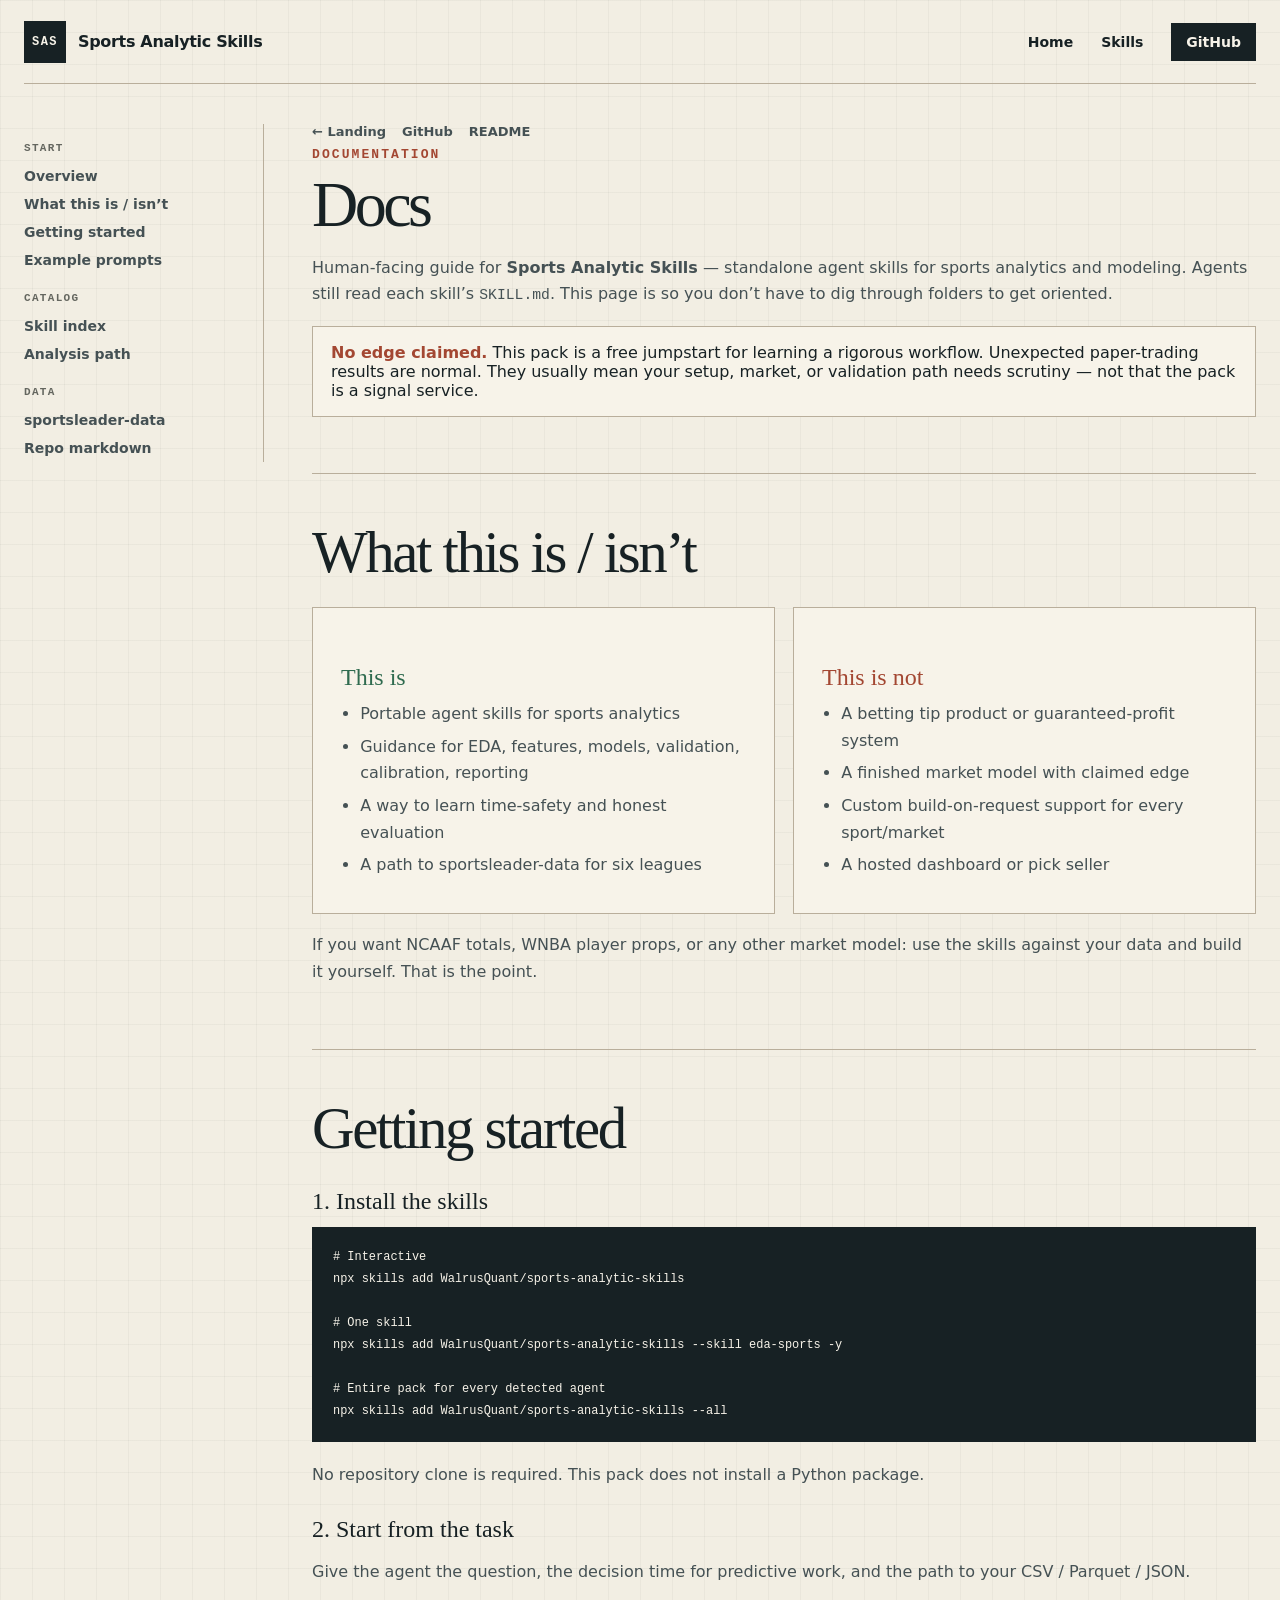
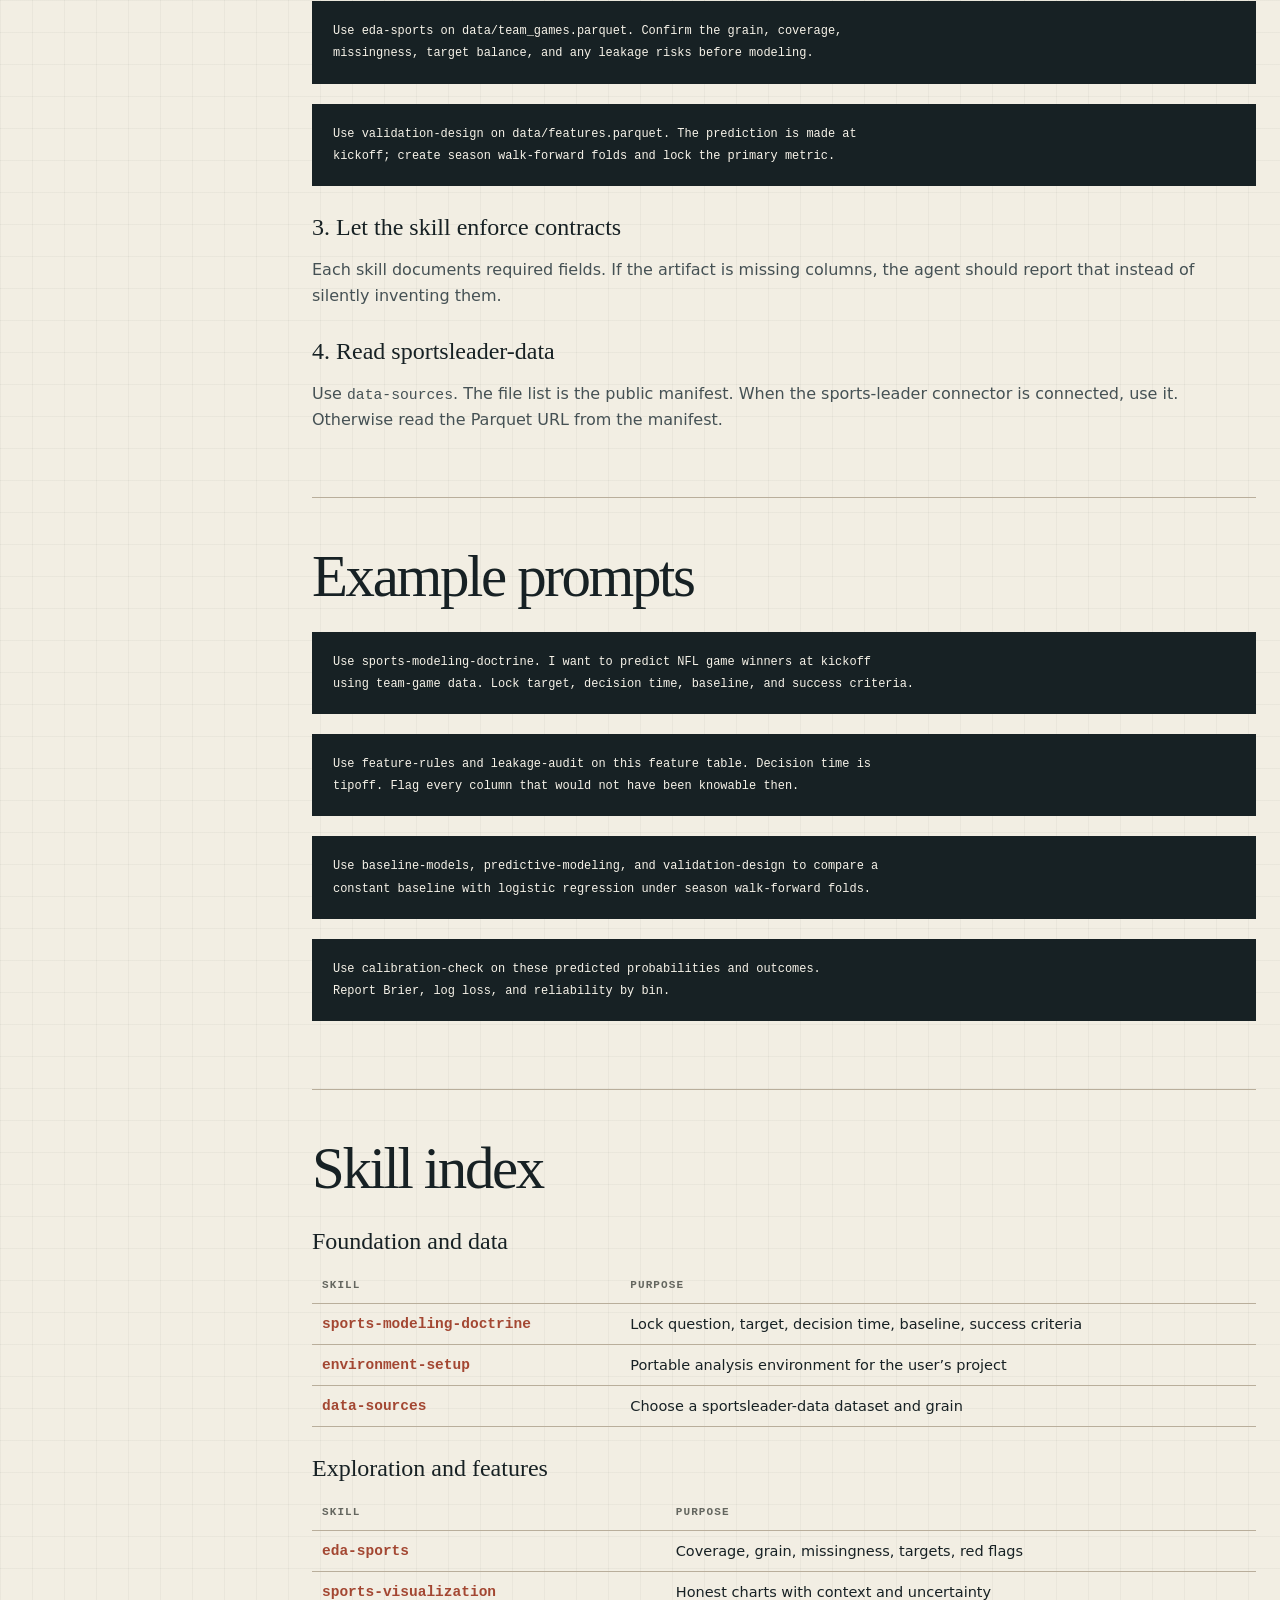
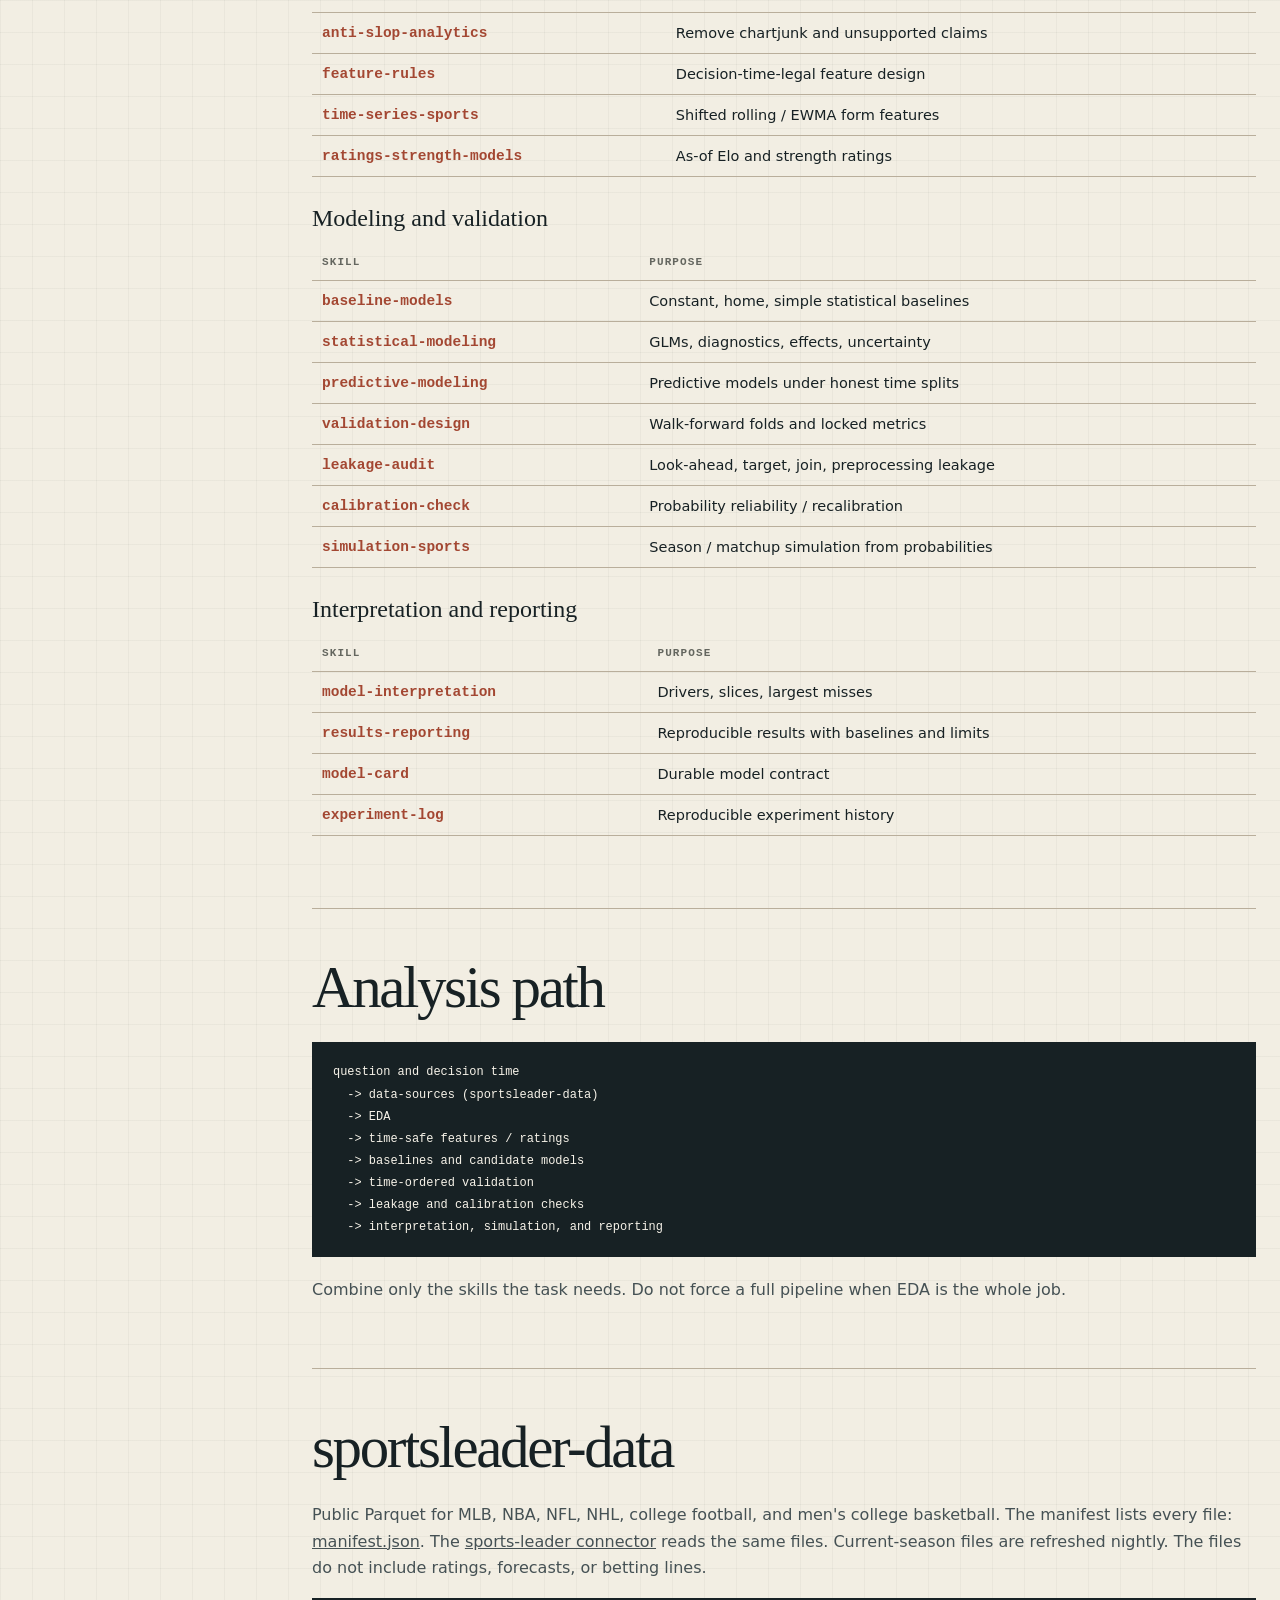
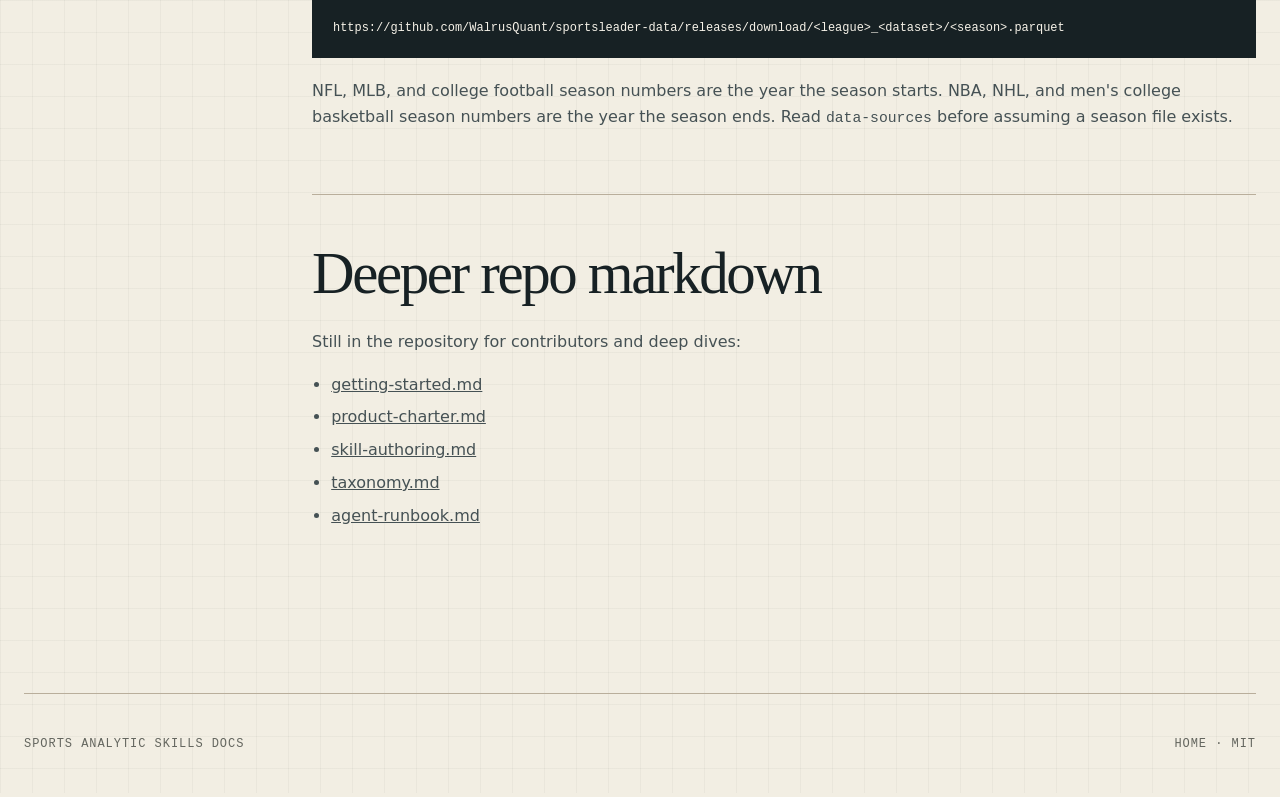
==== commit 635d493a: "feat: make the pack markdown-only on sportsleader-data Remove the sports_ds toolkit, Python CI, bund" ====
--- a/docs/docs.html
+++ b/docs/docs.html
@@ -5,7 +5,7 @@
     <meta name="viewport" content="width=device-width, initial-scale=1.0" />
     <meta name="theme-color" content="#f2eee3" />
     <title>Docs — Sports Analytic Skills</title>
-    <meta name="description" content="Getting started, boundaries, skill catalog, and optional toolkit notes for Sports Analytic Skills." />
+    <meta name="description" content="Getting started, boundaries, and the 20-skill catalog for Sports Analytic Skills." />
     <link rel="stylesheet" href="styles.css" />
     <style>
       .docs-layout {
@@ -166,8 +166,8 @@
         <div class="nav-label">Catalog</div>
         <a href="#skills">Skill index</a>
         <a href="#path">Analysis path</a>
-        <div class="nav-label">Optional</div>
-        <a href="#sports-ds">sports_ds toolkit</a>
+        <div class="nav-label">Data</div>
+        <a href="#data">sportsleader-data</a>
         <a href="#repo-docs">Repo markdown</a>
       </aside>
 
@@ -202,7 +202,7 @@
                 <li>Portable agent skills for sports analytics</li>
                 <li>Guidance for EDA, features, models, validation, calibration, reporting</li>
                 <li>A way to learn time-safety and honest evaluation</li>
-                <li>Optional helpers for public NFL / NBA / MLB data</li>
+                <li>A path to sportsleader-data for six leagues</li>
               </ul>
             </article>
             <article class="no">
@@ -232,7 +232,7 @@
 
 # Entire pack for every detected agent
 npx skills add WalrusQuant/sports-analytic-skills --all</code></pre>
-          <p>No repository clone and no <code>sports_ds</code> install are required for skill-only use.</p>
+          <p>No repository clone is required. This pack does not install a Python package.</p>
 
           <h3>2. Start from the task</h3>
           <p>Give the agent the question, the decision time for predictive work, and the path to your CSV / Parquet / JSON.</p>
@@ -247,12 +247,11 @@
             the agent should report that instead of silently inventing them.
           </p>
 
-          <h3>4. Optional helpers</h3>
-          <p>
-            Some skills ship scripts. Resolve helper paths relative to the installed
-            skill’s <code>SKILL.md</code>, not your current working directory:
-          </p>
-          <pre class="code-block"><code>python <path-to-installed-skill>/scripts/<helper>.py --help</code></pre>
+          <h3>4. Read sportsleader-data</h3>
+          <p>
+            Use <code>data-sources</code>. The file list is the public manifest.
+            When the sports-leader connector is connected, use it. Otherwise read the Parquet URL from the manifest.
+          </p>
         </section>
 
         <section id="prompts">
@@ -276,11 +275,7 @@
             <tbody>
               <tr><td>sports-modeling-doctrine</td><td>Lock question, target, decision time, baseline, success criteria</td></tr>
               <tr><td>environment-setup</td><td>Portable analysis environment for the user’s project</td></tr>
-              <tr><td>data-sources</td><td>Choose a public data source and grain</td></tr>
-              <tr><td>nflreadpy</td><td>Load NFL data from nflverse</td></tr>
-              <tr><td>sportsdataverse-py</td><td>Load supported multi-sport public data</td></tr>
-              <tr><td>pybaseball</td><td>Load Statcast / MLB season data</td></tr>
-              <tr><td>sports-ds-bridge</td><td>Optional bridge to the sports_ds toolkit</td></tr>
+              <tr><td>data-sources</td><td>Choose a sportsleader-data dataset and grain</td></tr>
             </tbody>
           </table>
 
@@ -326,7 +321,7 @@
         <section id="path">
           <h2>Analysis path</h2>
           <pre class="code-block"><code>question and decision time
-  -> data acquisition
+  -> data-sources (sportsleader-data)
   -> EDA
   -> time-safe features / ratings
   -> baselines and candidate models
@@ -336,28 +331,21 @@
           <p>Combine only the skills the task needs. Do not force a full pipeline when EDA is the whole job.</p>
         </section>
 
-        <section id="sports-ds">
-          <h2>Optional sports_ds toolkit</h2>
-          <p>
-            The skills work without this repository’s Python package.
-            Use <code>sports-ds-bridge</code> only if you want prebuilt public-data adapters,
-            normalized panels, or reference CLI pipelines.
-          </p>
-          <pre class="code-block"><code>git clone https://github.com/WalrusQuant/sports-analytic-skills.git
-cd sports-analytic-skills
-python3 -m venv .venv
-source .venv/bin/activate
-pip install -U pip
-pip install -e .
-
-# optional multi-sport loaders
-pip install -e ".[multi]"
-
-sports-ds --help
-sports-ds feature-registry</code></pre>
-          <p>
-            On macOS only, XGBoost (pulled by sportsdataverse) may need OpenMP:
-            <code>brew install libomp</code>. Not required for skill-only installs.
+        <section id="data">
+          <h2>sportsleader-data</h2>
+          <p>
+            Public Parquet for MLB, NBA, NFL, NHL, college football, and men's college basketball.
+            The manifest lists every file:
+            <a href="https://github.com/WalrusQuant/sportsleader-data/releases/download/manifest/manifest.json">manifest.json</a>.
+            The <a href="https://github.com/WalrusQuant/sports-leader-mcp">sports-leader connector</a>
+            reads the same files. Current-season files are refreshed nightly.
+            The files do not include ratings, forecasts, or betting lines.
+          </p>
+          <pre class="code-block"><code>https://github.com/WalrusQuant/sportsleader-data/releases/download/&lt;league&gt;_&lt;dataset&gt;/&lt;season&gt;.parquet</code></pre>
+          <p>
+            NFL, MLB, and college football season numbers are the year the season starts.
+            NBA, NHL, and men's college basketball season numbers are the year the season ends.
+            Read <code>data-sources</code> before assuming a season file exists.
           </p>
         </section>
 
@@ -365,11 +353,11 @@
           <h2>Deeper repo markdown</h2>
           <p>Still in the repository for contributors and deep dives:</p>
           <ul>
-            <li><a href="https://github.com/WalrusQuant/sports-analytic-skills/blob/main/ARCHITECTURE.md">ARCHITECTURE.md</a></li>
-            <li><a href="https://github.com/WalrusQuant/sports-analytic-skills/blob/main/docs/product-charter.md">product-charter.md</a></li>
-            <li><a href="https://github.com/WalrusQuant/sports-analytic-skills/blob/main/docs/getting-started.md">getting-started.md</a></li>
-            <li><a href="https://github.com/WalrusQuant/sports-analytic-skills/blob/main/docs/skill-authoring.md">skill-authoring.md</a></li>
-            <li><a href="https://github.com/WalrusQuant/sports-analytic-skills/blob/main/docs/panel-contract.md">panel-contract.md</a></li>
+            <li><a href="getting-started.md">getting-started.md</a></li>
+            <li><a href="product-charter.md">product-charter.md</a></li>
+            <li><a href="skill-authoring.md">skill-authoring.md</a></li>
+            <li><a href="taxonomy.md">taxonomy.md</a></li>
+            <li><a href="agent-runbook.md">agent-runbook.md</a></li>
           </ul>
         </section>
       </main>
